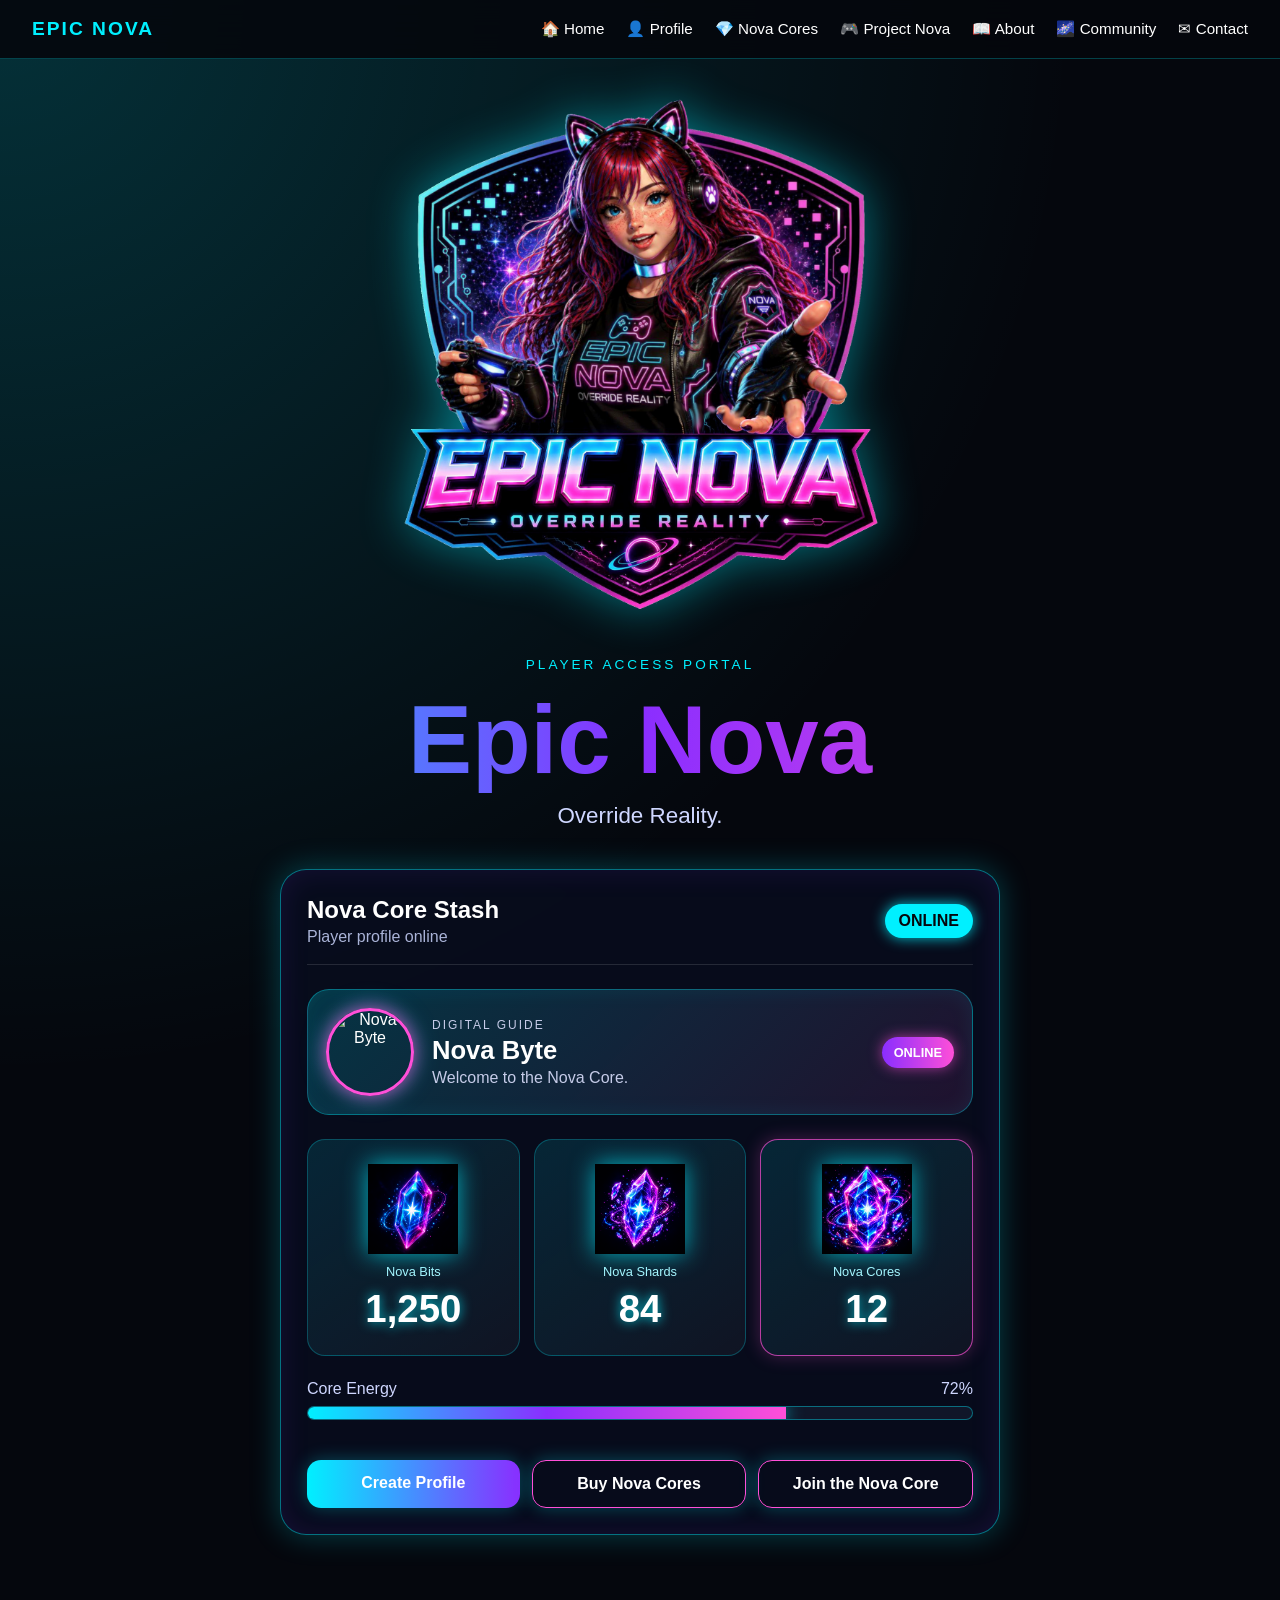
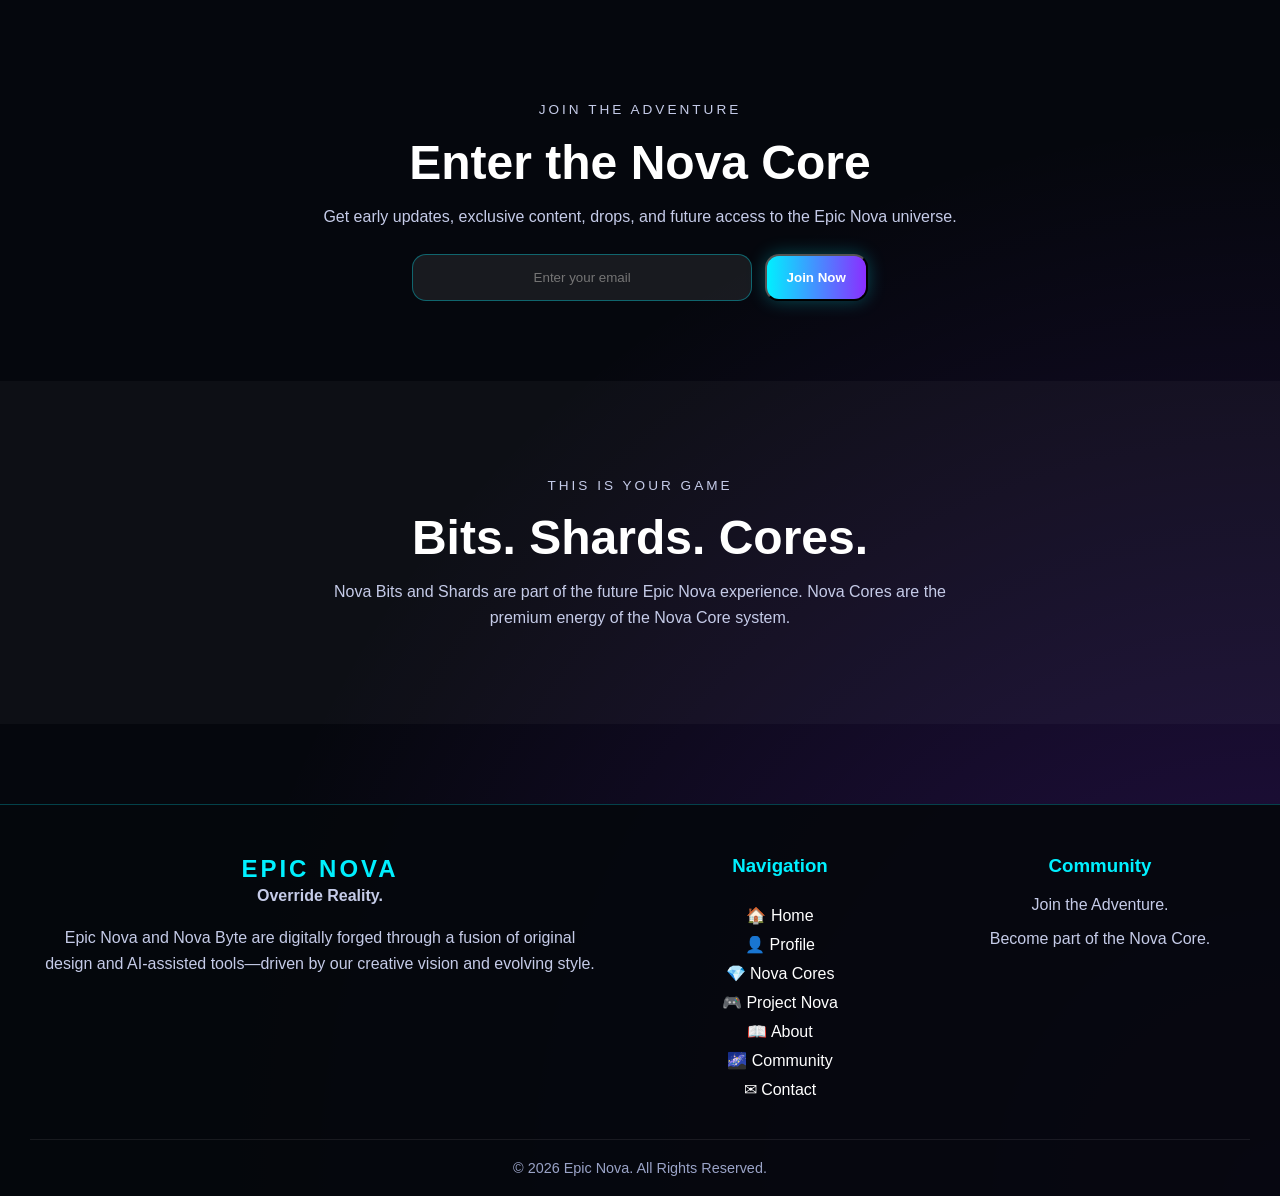
==== index.html @ cad0c752 "Update index.html" ====
<!DOCTYPE html>
<html lang="en">
<head>
  <meta charset="UTF-8" />
  <meta name="viewport" content="width=device-width, initial-scale=1.0" />

  <title>Epic Nova</title>

  <link rel="stylesheet" href="CSS/style.css" />
</head>

<body>

<div id="navbar"></div>

  <header class="hero">
    <img 
      src="images/New_Epic_Nova_Logo.png" 
      alt="Epic Nova Logo" 
      class="logo" 
    />

    <p class="eyebrow">Player Access Portal</p>
    <h1>Epic Nova</h1>
    <p class="tagline">Override Reality.</p>

    <section class="hud-card" id="nova-core">
      <div class="hud-top">
        <div>
          <h2>Nova Core Stash</h2>
          <p>Player profile online</p>
        </div>

        <span class="status">ONLINE</span>
      </div>

      <div class="player-card">

    <div class="avatar-frame">
        <img src="images/Nova-Profile-Pic.png"
             alt="Nova Byte"
             class="avatar-image">
    </div>

    <div class="player-info">

        <p class="player-label">
            DIGITAL GUIDE
        </p>

        <h3>Nova Byte</h3>

        <p>
            Welcome to the Nova Core.
        </p>

    </div>

    <div class="player-badge">
        ONLINE
    </div>

</div>

      <div class="stash-grid">
        <div class="stash-box">
          <img 
            src="images/Nova-Bit.png" 
            alt="Nova Bit" 
            class="currency-icon" 
          />
          <span>Nova Bits</span>
          <strong id="nova-bit-count">Loading...</strong>
        </div>

        <div class="stash-box">
          <img 
            src="images/Nova-Shard.png" 
            alt="Nova Shard" 
            class="currency-icon" 
          />
          <span>Nova Shards</span>
          <strong id="nova-shard-count">Loading...</strong>
        </div>

        <div class="stash-box premium">
          <img 
            src="images/Nova-Core.png" 
            alt="Nova Core" 
            class="currency-icon" 
          />
          <span>Nova Cores</span>
          <strong id="nova-core-count">Loading...</strong>
        </div>
      </div>

      <div class="energy-bar">
        <div class="energy-label">
          <span>Core Energy</span>
          <span>72%</span>
        </div>

        <div class="bar">
          <div class="fill"></div>
        </div>
      </div>

<div class="hud-buttons">
  <a href="profile.html" class="btn">Create Profile</a>  <a href="buy-cores.html" class="btn ghost">
    Buy Nova Cores
  </a>  <a href="#email" class="btn ghost">
    Join the Nova Core
  </a>
</div>
    </section>
  </header>

  <main>

    <section class="section" id="email">
      <p class="eyebrow">Join the Adventure</p>
      <h2>Enter the Nova Core</h2>
      <p>
        Get early updates, exclusive content, drops, and future access to the Epic Nova universe.
      </p>

      <form>
        <input type="email" placeholder="Enter your email" required />
        <button class="btn form-btn" type="submit">Join Now</button>
      </form>
    </section>

    <section class="section alt" id="nova-points">
      <p class="eyebrow">This Is Your Game</p>
      <h2>Bits. Shards. Cores.</h2>
      <p>
        Nova Bits and Shards are part of the future Epic Nova experience.
        Nova Cores are the premium energy of the Nova Core system.
      </p>
    </section>

  </main>

  <!--<footer class="site-footer">
    <p>
      Epic Nova and Nova Byte are digitally forged through original design and AI-assisted tools—driven by our creative vision and evolving style.
    </p>

    <small>© 2026 Epic Nova. All rights reserved.</small>
  </footer>-->

  <div id="footer"></div>

  <script src="JS/script.js"></script>

</body>
</html>
---- CSS/style.css ----
* {
  box-sizing: border-box;
}

html {
  scroll-behavior: smooth;
}

body {
  margin: 0;
  font-family: Arial, sans-serif;
  color: white;
  background:
    radial-gradient(circle at top left, rgba(0, 240, 255, 0.18), transparent 35%),
    radial-gradient(circle at bottom right, rgba(138, 46, 255, 0.25), transparent 35%),
    #05070d;
}

/* NAVIGATION */

.main-nav {
  width: 100%;
  display: flex;
  justify-content: space-between;
  align-items: center;
  padding: 18px 32px;
  background: rgba(5, 7, 13, 0.9);
  border-bottom: 1px solid rgba(0, 240, 255, 0.25);
  backdrop-filter: blur(14px);
  position: sticky;
  top: 0;
  z-index: 1000;
}

.nav-logo {
  font-size: 1.2rem;
  font-weight: bold;
  text-decoration: none;
  color: #00f0ff;
  letter-spacing: 2px;
}

.nav-links {
  display: flex;
  gap: 22px;
  flex-wrap: wrap;
}

.nav-links a {
  color: white;
  text-decoration: none;
  font-size: 0.95rem;
  transition: 0.2s;
}

.nav-links a:hover {
  color: #00f0ff;
  text-shadow: 0 0 12px #00f0ff;
}

/* HERO */

.hero {
  min-height: 100vh;
  padding: 40px 20px 70px;
  text-align: center;
}

.logo {
  width: min(85vw, 520px);
  margin-bottom: 20px;
  filter: drop-shadow(0 0 24px rgba(0, 240, 255, 0.45));
}

.eyebrow {
  color: #00f0ff;
  text-transform: uppercase;
  letter-spacing: 3px;
  font-size: 0.85rem;
}

h1 {
  margin: 0;
  font-size: clamp(3rem, 10vw, 6rem);
  background: linear-gradient(90deg, #00f0ff, #8a2eff, #ff4fd8);
  -webkit-background-clip: text;
  -webkit-text-fill-color: transparent;
}

.tagline {
  margin-top: 8px;
  font-size: 1.4rem;
  color: #cfd7ff;
}

/* HUD CARD */

.hud-card {
  width: min(100%, 720px);
  margin: 40px auto 0;
  padding: 26px;
  border-radius: 26px;
  background: rgba(8, 13, 30, 0.88);
  border: 1px solid rgba(0, 240, 255, 0.45);
  box-shadow:
    0 0 30px rgba(0, 240, 255, 0.25),
    inset 0 0 30px rgba(138, 46, 255, 0.12);
  backdrop-filter: blur(12px);
}

.hud-top {
  display: flex;
  justify-content: space-between;
  align-items: center;
  text-align: left;
  padding-bottom: 18px;
  border-bottom: 1px solid rgba(255, 255, 255, 0.12);
}

.hud-top h2 {
  margin: 0;
}

.hud-top p {
  margin: 4px 0 0;
  color: #aab4d8;
}

.status {
  padding: 8px 14px;
  border-radius: 999px;
  background: #00f0ff;
  color: #05070d;
  font-weight: bold;
  box-shadow: 0 0 14px rgba(0, 240, 255, 0.8);
}

/* PLAYER CARD */

.player-card {
  margin: 24px 0;
  padding: 18px;
  display: flex;
  align-items: center;
  gap: 18px;
  border-radius: 22px;
  background: linear-gradient(
    135deg,
    rgba(0, 240, 255, 0.18),
    rgba(255, 79, 216, 0.1)
  );
  border: 1px solid rgba(0, 240, 255, 0.35);
  box-shadow: inset 0 0 22px rgba(0, 240, 255, 0.08);
}

.avatar-ring {
  width: 74px;
  height: 74px;
  border-radius: 50%;
  display: flex;
  align-items: center;
  justify-content: center;
  color: #00f0ff;
  font-weight: bold;
  font-size: 1.2rem;
  border: 3px solid #ff4fd8;
  box-shadow: 0 0 18px rgba(255, 79, 216, 0.7);
}

.player-info {
  flex: 1;
  text-align: left;
}

.player-label {
  margin: 0;
  color: #00f0ff;
  font-size: 0.75rem;
  text-transform: uppercase;
  letter-spacing: 2px;
}

.player-info h3 {
  margin: 4px 0;
  font-size: 1.6rem;
}

.player-info p {
  margin: 0;
  color: #c5cbe8;
}

.player-badge {
  padding: 8px 12px;
  border-radius: 999px;
  background: linear-gradient(90deg, #8a2eff, #ff4fd8);
  color: white;
  font-weight: bold;
  font-size: 0.8rem;
  box-shadow: 0 0 14px rgba(255, 79, 216, 0.6);
}

/* STASH */

.stash-grid {
  display: grid;
  grid-template-columns: repeat(3, 1fr);
  gap: 14px;
}

.stash-box {
  padding: 24px;
  text-align: center;
  border-radius: 18px;
  background: linear-gradient(
    145deg,
    rgba(0, 240, 255, 0.12),
    rgba(255, 255, 255, 0.04)
  );
  border: 1px solid rgba(0, 240, 255, 0.25);
  transition: 0.25s ease;
}

.stash-box:hover {
  transform: translateY(-4px);
}

.currency-icon {
  width: 64px;
  height: 64px;
  object-fit: contain;
  display: block;
  margin: 0 auto 10px;
  filter: drop-shadow(0 0 12px rgba(0, 240, 255, 0.7));
  transition: 0.25s ease;
}

.stash-box:hover .currency-icon {
  transform: scale(1.12);
}

.stash-box span {
  display: block;
  color: #aaf6ff;
  font-size: 0.8rem;
  margin-bottom: 8px;
}

.stash-box strong {
  display: block;
  font-size: 2.4rem;
  font-weight: 800;
  text-shadow: 0 0 12px rgba(0, 240, 255, 0.8);
}

.premium {
  border-color: rgba(255, 79, 216, 0.7);
  box-shadow: 0 0 18px rgba(255, 79, 216, 0.25);
}

/* ENERGY */

.energy-bar {
  margin: 24px 0;
}

.energy-label {
  display: flex;
  justify-content: space-between;
  margin-bottom: 8px;
  color: #cfd7ff;
}

.bar {
  height: 14px;
  border-radius: 999px;
  overflow: hidden;
  background: #101629;
  border: 1px solid rgba(0, 240, 255, 0.4);
}

.fill {
  width: 72%;
  height: 100%;
  background: linear-gradient(90deg, #00f0ff, #8a2eff, #ff4fd8);
  box-shadow: 0 0 18px rgba(0, 240, 255, 0.8);
}

/* BUTTONS */

.hud-buttons {
  margin-top:40px;
  display: flex;
  gap: 12px;
  flex-wrap: wrap;
}

.hud-buttons .btn {
  flex: 1;
  min-width: 180px;
}

.btn {
  display: inline-block;
  padding: 14px 20px;
  border-radius: 14px;
  text-decoration: none;
  text-align: center;
  color: white;
  font-weight: bold;
  background: linear-gradient(90deg, #00f0ff, #8a2eff);
  box-shadow: 0 0 18px rgba(0, 240, 255, 0.28);
  transition: 0.2s ease;
}

.btn:hover {
  transform: translateY(-2px) scale(1.03);
}

.ghost {
  background: transparent;
  border: 1px solid #ff4fd8;
}

/* CONTENT */

.section {
  padding: 80px 20px;
  text-align: center;
}

.section h2 {
  margin: 0;
  font-size: clamp(2rem, 6vw, 3rem);
}

.section p {
  max-width: 650px;
  margin: 14px auto;
  color: #c5cbe8;
  line-height: 1.6;
}

.alt {
  background: rgba(255, 255, 255, 0.03);
}

/* FORM */

form {
  margin-top: 24px;
}

input {
  width: min(100%, 340px);
  padding: 15px;
  border-radius: 14px;
  border: 1px solid rgba(0, 240, 255, 0.35);
  background: rgba(255, 255, 255, 0.08);
  color: white;
  text-align: center;
}

.form-btn {
  margin-left: 8px;
}

/* PROFILE PAGE */

.profile-page {
  min-height: 100vh;
  padding: 40px 20px;
  display: flex;
  align-items: center;
  justify-content: center;
}

.profile-card {
  max-width: 760px;
}

.empty-profile {
  opacity: 0.95;
}

.profile-form {
  display: grid;
  gap: 16px;
  margin: 24px 0;
}

.profile-form label {
  text-align: left;
  color: #aaf6ff;
  font-size: 0.85rem;
  letter-spacing: 1px;
}

.profile-form input {
  width: 100%;
  margin-top: 8px;
}

/* FOOTER */

.site-footer {
  padding: 40px 20px;
  text-align: center;
  color: #9aa3c7;
}

.site-footer p {
  max-width: 780px;
  margin: 0 auto 16px;
}

/* MOBILE */

@media (max-width: 900px) {
  .main-nav {
    flex-direction: column;
    padding: 20px;
  }

  .nav-links {
    justify-content: center;
    margin-top: 15px;
    gap: 14px;
  }
}

@media (max-width: 700px) {
  .hud-top {
    flex-direction: column;
    text-align: center;
  }

  .player-card {
    flex-direction: column;
    text-align: center;
  }

  .player-info {
    text-align: center;
  }

  .stash-grid {
    grid-template-columns: 1fr;
  }

  .hud-buttons {
    flex-direction: column;
  }

  .form-btn {
    display: block;
    width: min(100%, 340px);
    margin: 12px auto 0;
  }
}

/* ===========================
   FOOTER
=========================== */

.site-footer {

  margin-top: 80px;

  background: rgba(5,7,13,.92);

  border-top: 1px solid rgba(0,240,255,.25);

  padding: 50px 30px 20px;

}

.footer-content{

  max-width:1200px;

  margin:auto;

  display:grid;

  grid-template-columns:2fr 1fr 1fr;

  gap:40px;

}

.footer-brand h2{

  margin:0;

  color:#00f0ff;

  letter-spacing:3px;

}

.footer-tagline{

  color:#ff4fd8;

  font-weight:bold;

}

.footer-brand p{

  color:#c5cbe8;

  line-height:1.6;

}

.footer-links{

  display:flex;

  flex-direction:column;

  gap:10px;

}

.footer-links h3,

.footer-contact h3{

  margin-top:0;

  color:#00f0ff;

}

.footer-links a{

  color:white;

  text-decoration:none;

  transition:.2s;

}

.footer-links a:hover{

  color:#00f0ff;

  transform:translateX(5px);

}

.footer-contact p{

  color:#c5cbe8;

}

.footer-bottom{

  margin-top:40px;

  padding-top:20px;

  border-top:1px solid rgba(255,255,255,.08);

  text-align:center;

  color:#9aa3c7;

  font-size:.9rem;

}

@media(max-width:800px){

.footer-content{

grid-template-columns:1fr;

text-align:center;

}

.footer-links{

align-items:center;

}

}

/* ================= MOBILE PROFILE FIX ================= */

@media (max-width: 700px) {
  .hero {
    padding: 24px 14px 50px;
  }

  .hud-card {
    width: 100%;
    margin: 24px auto 0;
    padding: 18px;
    border-radius: 22px;
  }

  .hud-top {
    gap: 10px;
  }

  .hud-top h2 {
    font-size: 1.8rem;
  }

  .hud-top p {
    font-size: 1rem;
  }

  .status {
    padding: 8px 18px;
    font-size: 0.95rem;
  }

  .player-card {
    padding: 16px;
    gap: 10px;
  }

  .avatar-ring {
    width: 86px;
    height: 86px;
  }

  .player-info h3 {
    font-size: 1.9rem;
  }

  .player-info p {
    font-size: 1rem;
  }

  .player-label {
    font-size: 0.8rem;
  }

  .stash-grid {
    gap: 14px;
  }

  .stash-box {
    padding: 18px;
  }

  .currency-icon {
    width: 72px;
    height: 72px;
  }

  .stash-box strong {
    font-size: 2.8rem;
  }

  .hud-buttons {
    gap: 10px;
  }

  .hud-buttons .btn {
    min-width: 100%;
  }
}

/* ===========================
   NOVA CORE STORE
=========================== */

.store-note{
    margin:30px 0;
    color:#d6ddff;
    line-height:1.6;
}

.core-pack-grid{

    display:grid;

    grid-template-columns:repeat(auto-fit,minmax(220px,1fr));

    gap:24px;

    margin:40px 0 50px;

}

.core-pack{

    display:flex;

    flex-direction:column;

    align-items:center;

    justify-content:flex-start;

    text-align:center;

    text-decoration:none;

    color:white;

    padding:32px 24px 24px;

    border-radius:22px;

    background:
        linear-gradient(
            145deg,
            rgba(0,240,255,.12),
            rgba(255,255,255,.03)
        );

    border:1px solid rgba(0,240,255,.25);

    transition:.25s;

}

.core-pack:hover{

    transform:translateY(-6px) scale(1.02);

    box-shadow:
        0 0 25px rgba(0,240,255,.35);

}

.core-pack h3{

    margin:18px 0 10px;

    color:white;

    font-size:1.4rem;

}

.core-pack strong{

    display:block;

    font-size:2rem;

    color:#00f0ff;

    margin-bottom:8px;

}

.core-pack span{

    font-size:1.25rem;

    color:#ff4fd8;

    font-weight:bold;

}

.featured{

    border:2px solid #ff4fd8;

    box-shadow:
        0 0 25px rgba(255,79,216,.35);

}

.currency-icon{

    width:90px;

    height:90px;

    object-fit:contain;

}

/* ===========================
   STORE RIBBONS
=========================== */

.pack-ribbon {

    display: inline-block;

    margin-top: 12px;
    margin-bottom: 20px;

    padding: 8px 16px;

    border-radius: 999px;

    background: #00f0ff;

    color: #05070d;

    font-size: .8rem;

    font-weight: bold;

    letter-spacing: 1px;

    box-shadow: 0 0 14px rgba(0,240,255,.5);

}

.featured-ribbon{

background:linear-gradient(90deg,#8a2eff,#ff4fd8);

color:white;

}

.founder-ribbon{

background:linear-gradient(90deg,#ff9c2f,#ffd84d);

color:#111;

}

/* ===========================
   PURCHASE BUTTON
=========================== */

.purchase-btn{

margin-top:18px;

padding:12px 22px;

border-radius:14px;

background:linear-gradient(90deg,#00f0ff,#8a2eff);

color:white;

font-weight:bold;

letter-spacing:1px;

transition:.25s;

box-shadow:0 0 14px rgba(0,240,255,.35);

}

.core-pack:hover .purchase-btn{

transform:scale(1.05);

box-shadow:0 0 20px rgba(0,240,255,.6);

}

/* ===========================
   PROJECT NOVA PAGE
=========================== */

.project-page {
  min-height: 100vh;
  padding: 60px 20px;
  display: flex;
  justify-content: center;
  align-items: flex-start;
}

.project-terminal {
  max-width: 900px;
}

.terminal-hero {
  padding: 40px 0 28px;
  text-align: center;
}

.terminal-hero h1 {
  font-size: clamp(2.2rem, 7vw, 4.5rem);
  margin: 10px 0;
}

.terminal-hero p {
  max-width: 720px;
  margin: 14px auto;
  color: #c5cbe8;
  line-height: 1.7;
}

.terminal-grid {
  display: grid;
  grid-template-columns: repeat(3, 1fr);
  gap: 18px;
  margin: 28px 0;
}

.terminal-panel {
  padding: 22px;
  border-radius: 18px;
  text-align: center;
  background: linear-gradient(
    145deg,
    rgba(0, 240, 255, 0.12),
    rgba(255, 255, 255, 0.04)
  );
  border: 1px solid rgba(0, 240, 255, 0.25);
}

.panel-label {
  display: block;
  margin-bottom: 8px;
  color: #00f0ff;
  text-transform: uppercase;
  letter-spacing: 2px;
  font-size: 0.8rem;
}

.terminal-panel strong {
  font-size: 1.3rem;
}

.dev-section {
  margin-top: 46px;
}

.dev-section h2 {
  margin-bottom: 22px;
  color: white;
  text-align: center;
}

.progress-item {
  margin-bottom: 20px;
}

.progress-label {
  display: flex;
  justify-content: space-between;
  margin-bottom: 8px;
  color: #cfd7ff;
}

.progress-60 {
  width: 60%;
}

.progress-35 {
  width: 35%;
}

.progress-25 {
  width: 25%;
}

.progress-10 {
  width: 10%;
}

.log-card {
  margin-bottom: 18px;
  padding: 22px;
  border-radius: 18px;
  background: rgba(255,255,255,0.04);
  border: 1px solid rgba(0,240,255,0.22);
}

.log-date {
  margin: 0 0 8px;
  color: #00f0ff;
  letter-spacing: 2px;
  font-weight: bold;
}

.log-card h3 {
  margin: 0 0 10px;
}

.log-card p {
  color: #c5cbe8;
  line-height: 1.6;
}

.unlock-grid {
  display: grid;
  grid-template-columns: repeat(3, 1fr);
  gap: 18px;
}

.unlock-card {
  padding: 22px;
  border-radius: 18px;
  text-align: center;
  background: rgba(255,255,255,0.04);
  border: 1px solid rgba(255,79,216,0.3);
}

.unlock-card span {
  display: inline-block;
  margin-bottom: 10px;
  padding: 6px 12px;
  border-radius: 999px;
  background: rgba(255,79,216,0.18);
  color: #ff4fd8;
  font-size: 0.75rem;
  font-weight: bold;
  letter-spacing: 1px;
}

.unlock-card h3 {
  margin: 8px 0;
}

.unlock-card p {
  color: #c5cbe8;
  line-height: 1.5;
}

@media (max-width: 800px) {
  .terminal-grid,
  .unlock-grid {
    grid-template-columns: 1fr;
  }

  .project-page {
    padding: 30px 14px;
  }
}

/* ===========================
   ABOUT PAGE
=========================== */

.about-page {
  min-height: 100vh;
  padding: 60px 20px;
  display: flex;
  justify-content: center;
  align-items: flex-start;
}

.about-terminal {
  max-width: 900px;
}

@media (max-width: 800px) {
  .about-page {
    padding: 30px 14px;
  }
}

.avatar-frame {
  width: 88px;
  height: 88px;
  border-radius: 50%;
  overflow: hidden;
  flex-shrink: 0;
  border: 3px solid #ff4fd8;
  box-shadow:
    0 0 18px rgba(255, 79, 216, 0.7),
    0 0 26px rgba(0, 240, 255, 0.35);
}

.avatar-image {
  width: 100%;
  height: 100%;
  object-fit: cover;
  display: block;
}
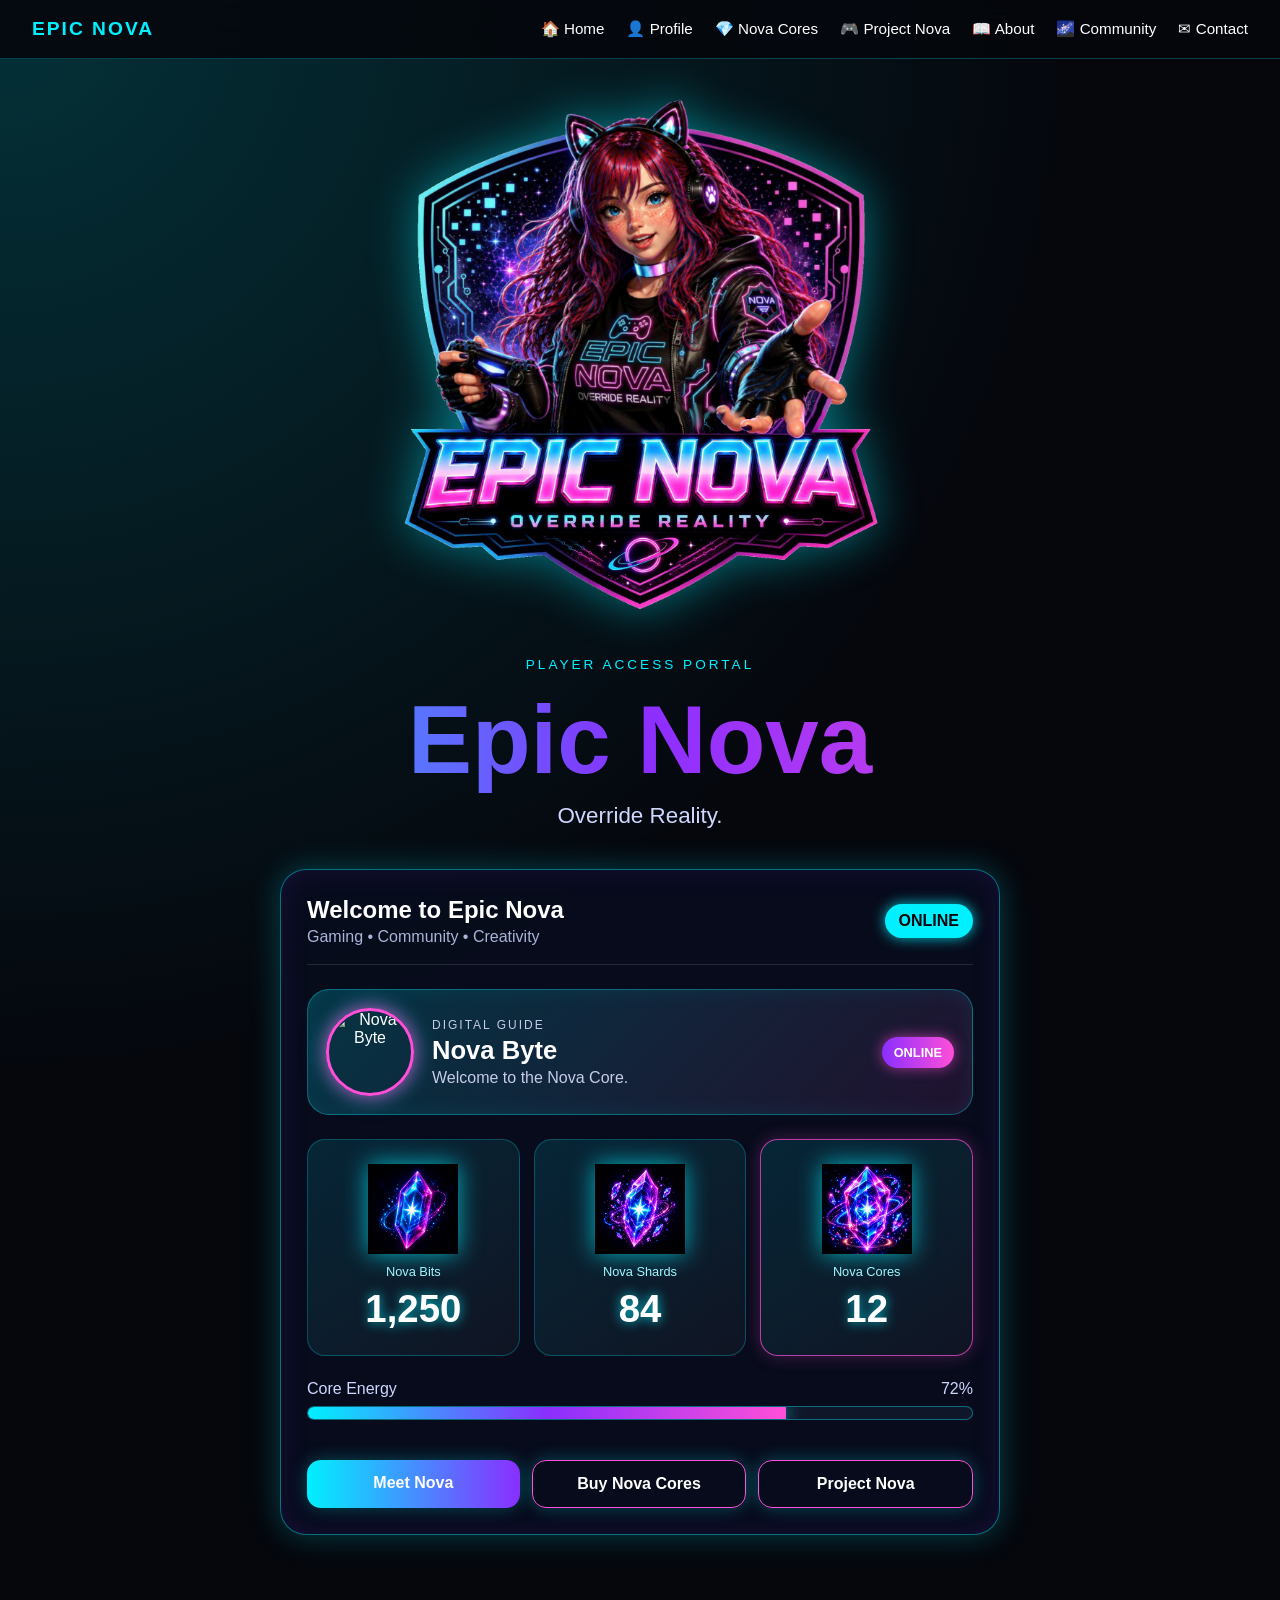
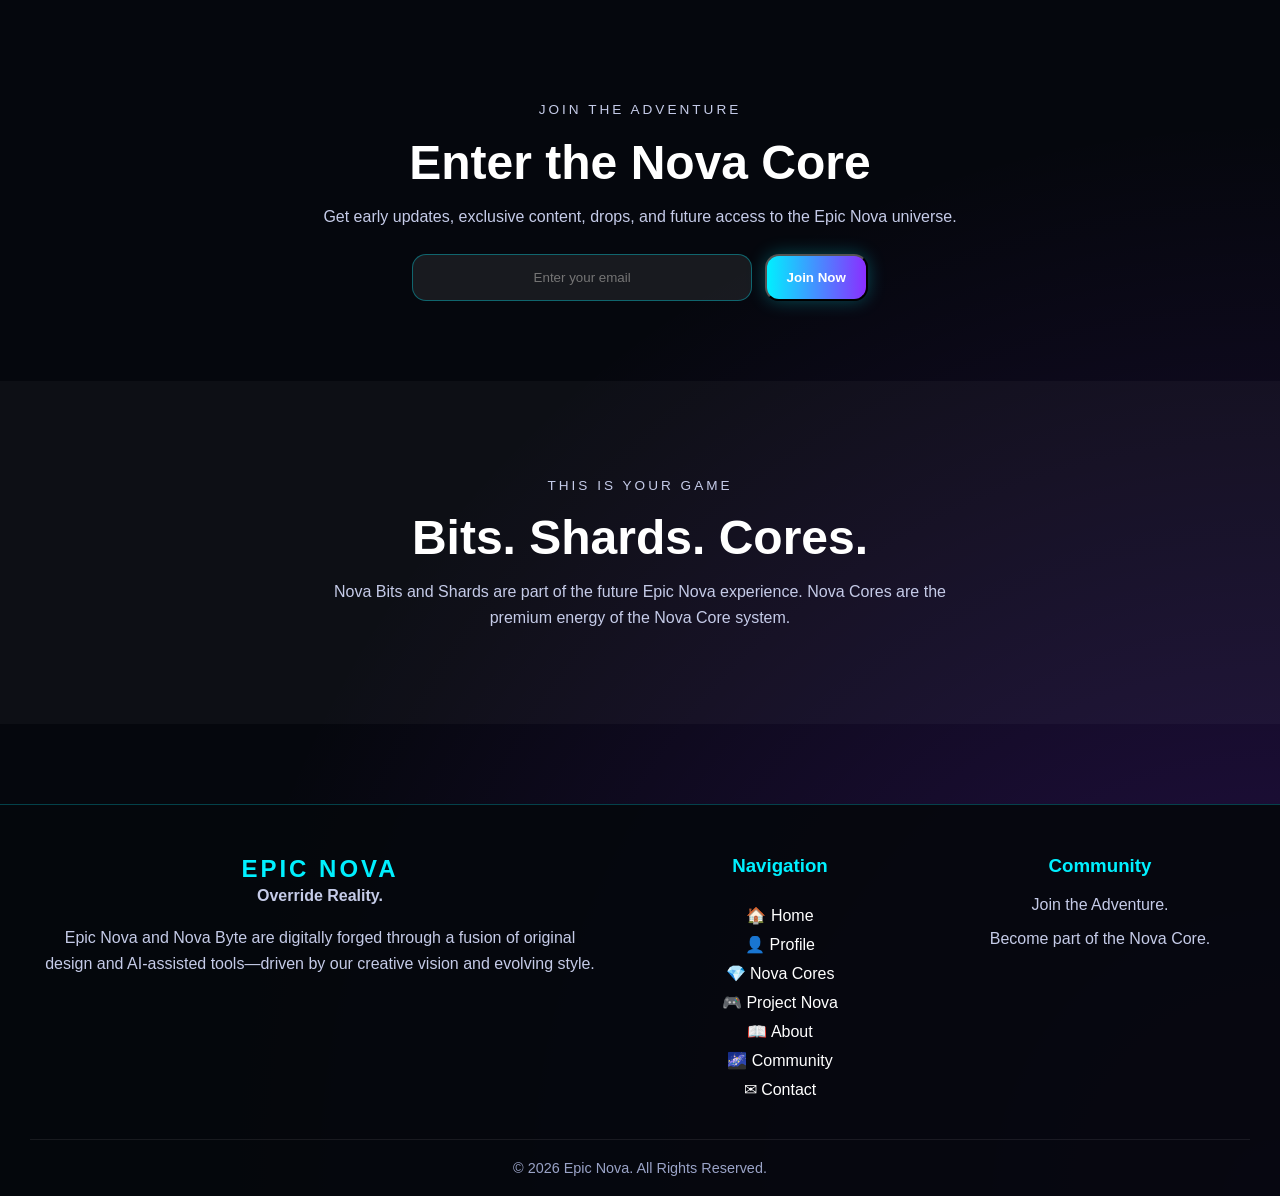
==== commit 0adfb95c: "Update index.html" ====
--- a/index.html
+++ b/index.html
@@ -27,8 +27,11 @@
     <section class="hud-card" id="nova-core">
       <div class="hud-top">
         <div>
-          <h2>Nova Core Stash</h2>
-          <p>Player profile online</p>
+          <h2>Welcome to Epic Nova</h2>
+
+          <p>
+            Gaming • Community • Creativity
+          </p>
         </div>
 
         <span class="status">ONLINE</span>
@@ -105,13 +108,15 @@
         </div>
       </div>
 
-<div class="hud-buttons">
-  <a href="profile.html" class="btn">Create Profile</a>  <a href="buy-cores.html" class="btn ghost">
-    Buy Nova Cores
-  </a>  <a href="#email" class="btn ghost">
-    Join the Nova Core
-  </a>
-</div>
+      <div class="hud-buttons">
+
+        <a href="about.html" class="btn">Meet Nova</a>
+
+        <a href="buy-cores.html" class="btn ghost">Buy Nova Cores</a>
+
+        <a href="project-nova.html" class="btn ghost">Project Nova</a>
+
+      </div>
     </section>
   </header>
 
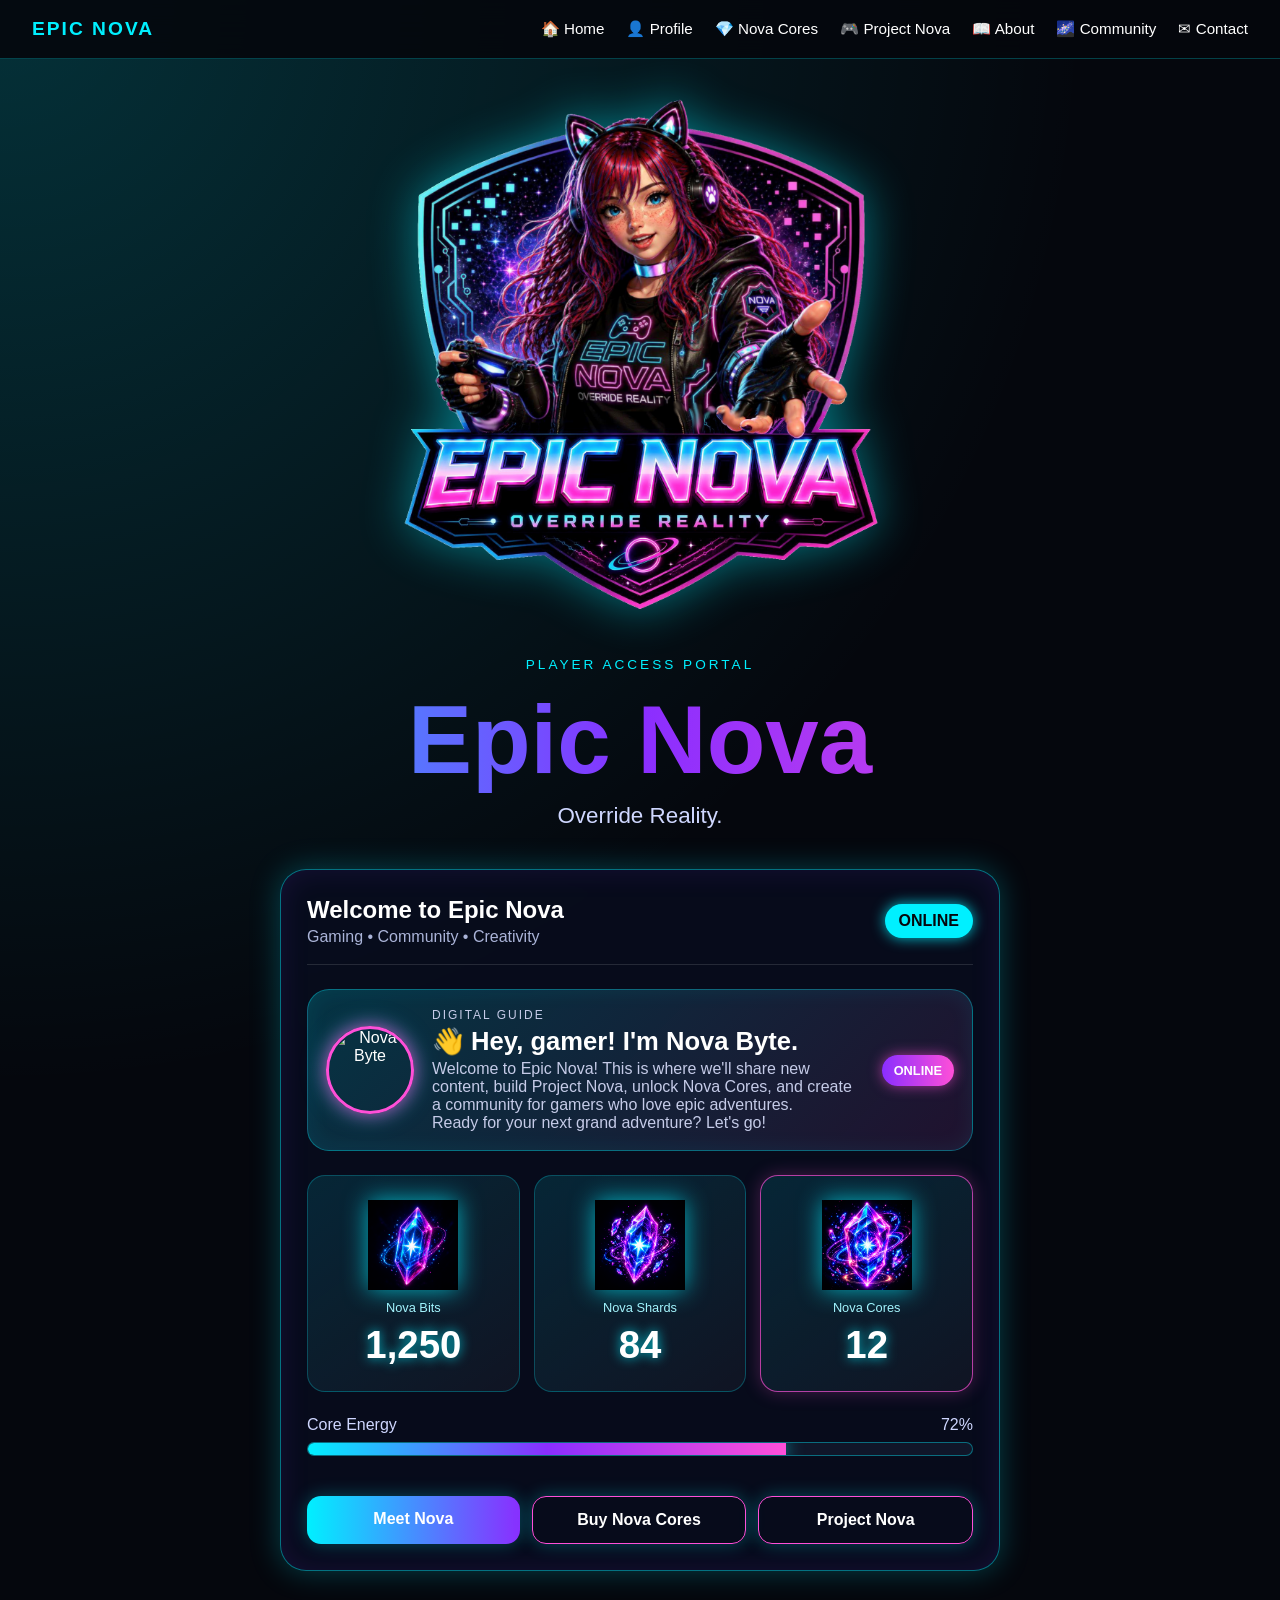
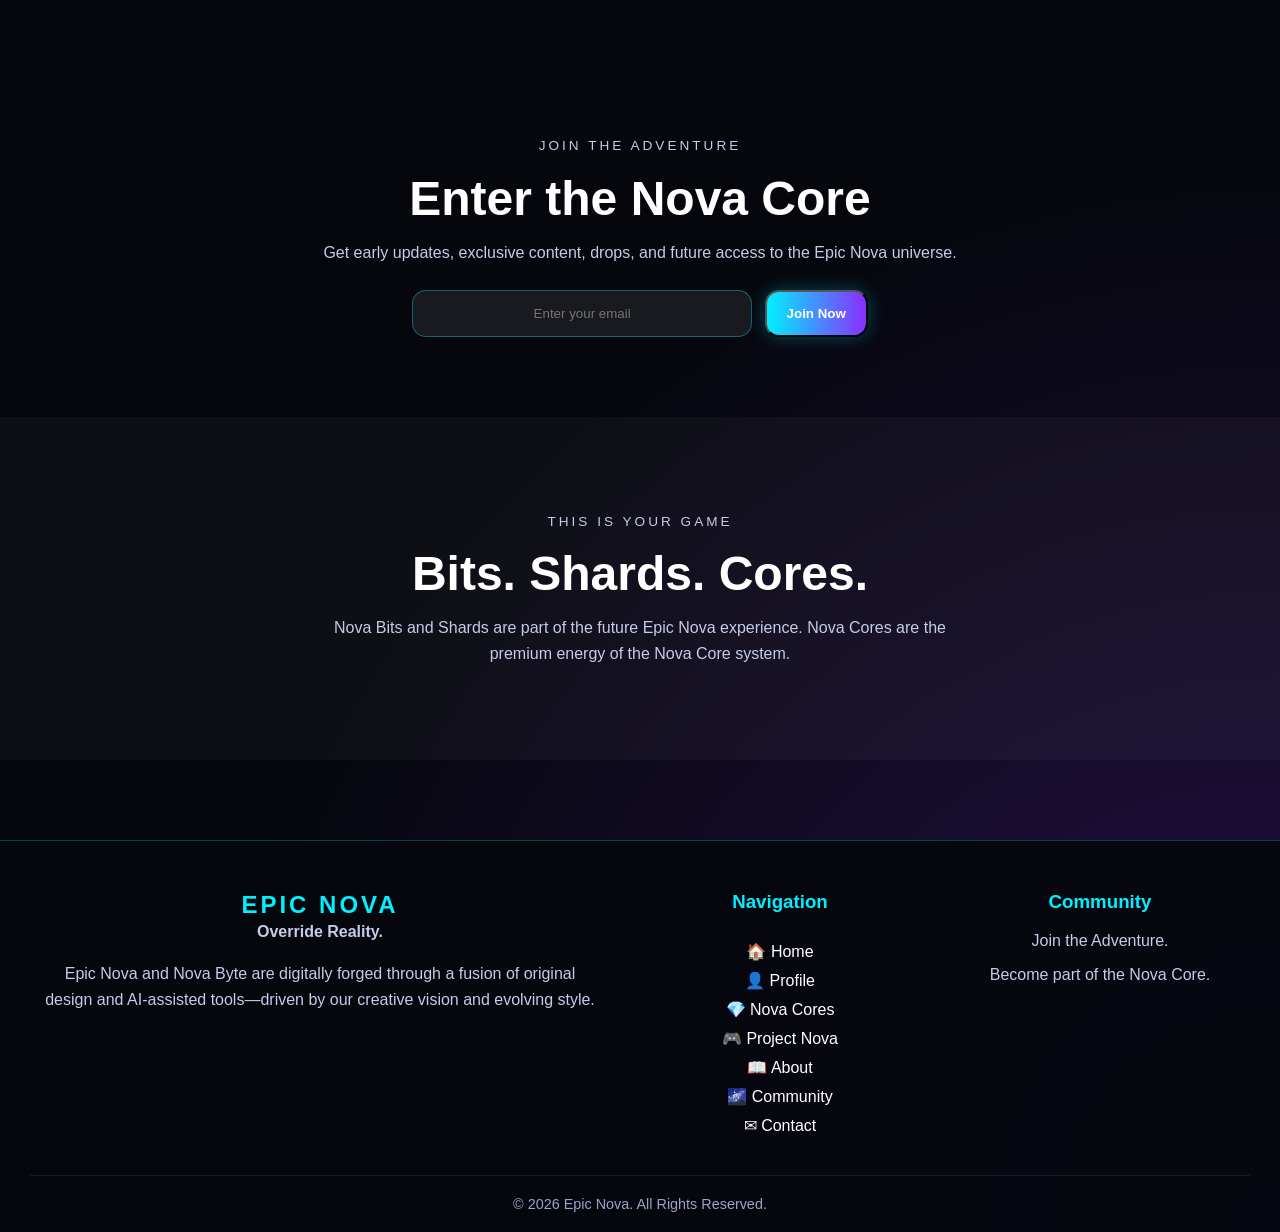
==== commit cef26f91: "Update index.html" ====
--- a/index.html
+++ b/index.html
@@ -4,14 +4,14 @@
   <meta charset="UTF-8" />
   <meta name="viewport" content="width=device-width, initial-scale=1.0" />
 
-  <title>Epic Nova</title>
+  <title>Epic Nova | Override Reality</title>
 
   <link rel="stylesheet" href="CSS/style.css" />
 </head>
 
 <body>
 
-<div id="navbar"></div>
+  <div id="navbar"></div>
 
   <header class="hero">
     <img 
@@ -28,42 +28,39 @@
       <div class="hud-top">
         <div>
           <h2>Welcome to Epic Nova</h2>
-
-          <p>
-            Gaming • Community • Creativity
-          </p>
+          <p>Gaming • Community • Creativity</p>
         </div>
 
         <span class="status">ONLINE</span>
       </div>
 
-      <div class="player-card">
+      <div class="player-card nova-guide-card">
+        <div class="avatar-frame">
+          <img 
+            src="images/Nova-Profile-Pic.png"
+            alt="Nova Byte"
+            class="avatar-image"
+          />
+        </div>
 
-    <div class="avatar-frame">
-        <img src="images/Nova-Profile-Pic.png"
-             alt="Nova Byte"
-             class="avatar-image">
-    </div>
+        <div class="player-info">
+          <p class="player-label">DIGITAL GUIDE</p>
 
-    <div class="player-info">
+          <h3>👋 Hey, gamer! I'm Nova Byte.</h3>
 
-        <p class="player-label">
-            DIGITAL GUIDE
-        </p>
+          <p>
+            Welcome to Epic Nova! This is where we'll share new content,
+            build Project Nova, unlock Nova Cores, and create a community
+            for gamers who love epic adventures.
+          </p>
 
-        <h3>Nova Byte</h3>
+          <p class="nova-ready">
+            Ready for your next grand adventure? Let's go!
+          </p>
+        </div>
 
-        <p>
-            Welcome to the Nova Core.
-        </p>
-
-    </div>
-
-    <div class="player-badge">
-        ONLINE
-    </div>
-
-</div>
+        <div class="player-badge">ONLINE</div>
+      </div>
 
       <div class="stash-grid">
         <div class="stash-box">
@@ -109,13 +106,9 @@
       </div>
 
       <div class="hud-buttons">
-
         <a href="about.html" class="btn">Meet Nova</a>
-
         <a href="buy-cores.html" class="btn ghost">Buy Nova Cores</a>
-
         <a href="project-nova.html" class="btn ghost">Project Nova</a>
-
       </div>
     </section>
   </header>
@@ -146,14 +139,6 @@
 
   </main>
 
-  <!--<footer class="site-footer">
-    <p>
-      Epic Nova and Nova Byte are digitally forged through original design and AI-assisted tools—driven by our creative vision and evolving style.
-    </p>
-
-    <small>© 2026 Epic Nova. All rights reserved.</small>
-  </footer>-->
-
   <div id="footer"></div>
 
   <script src="JS/script.js"></script>
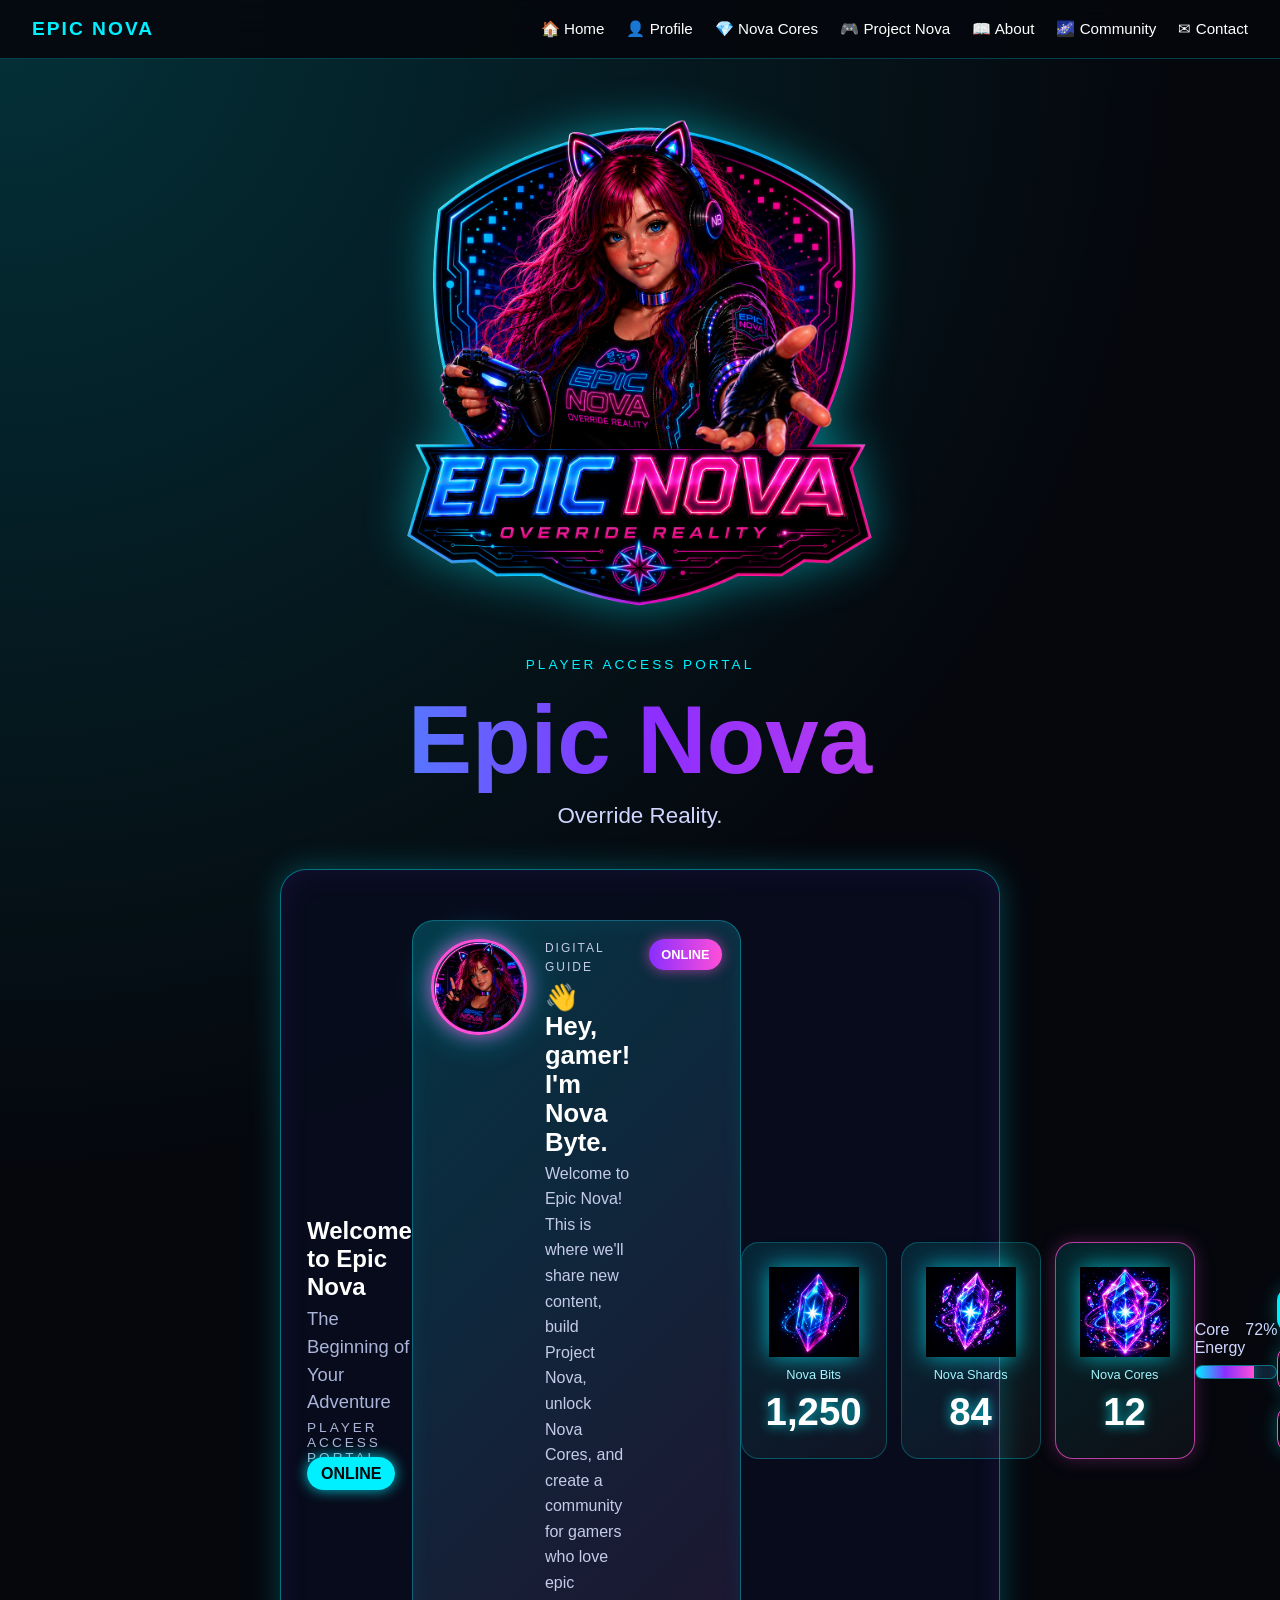
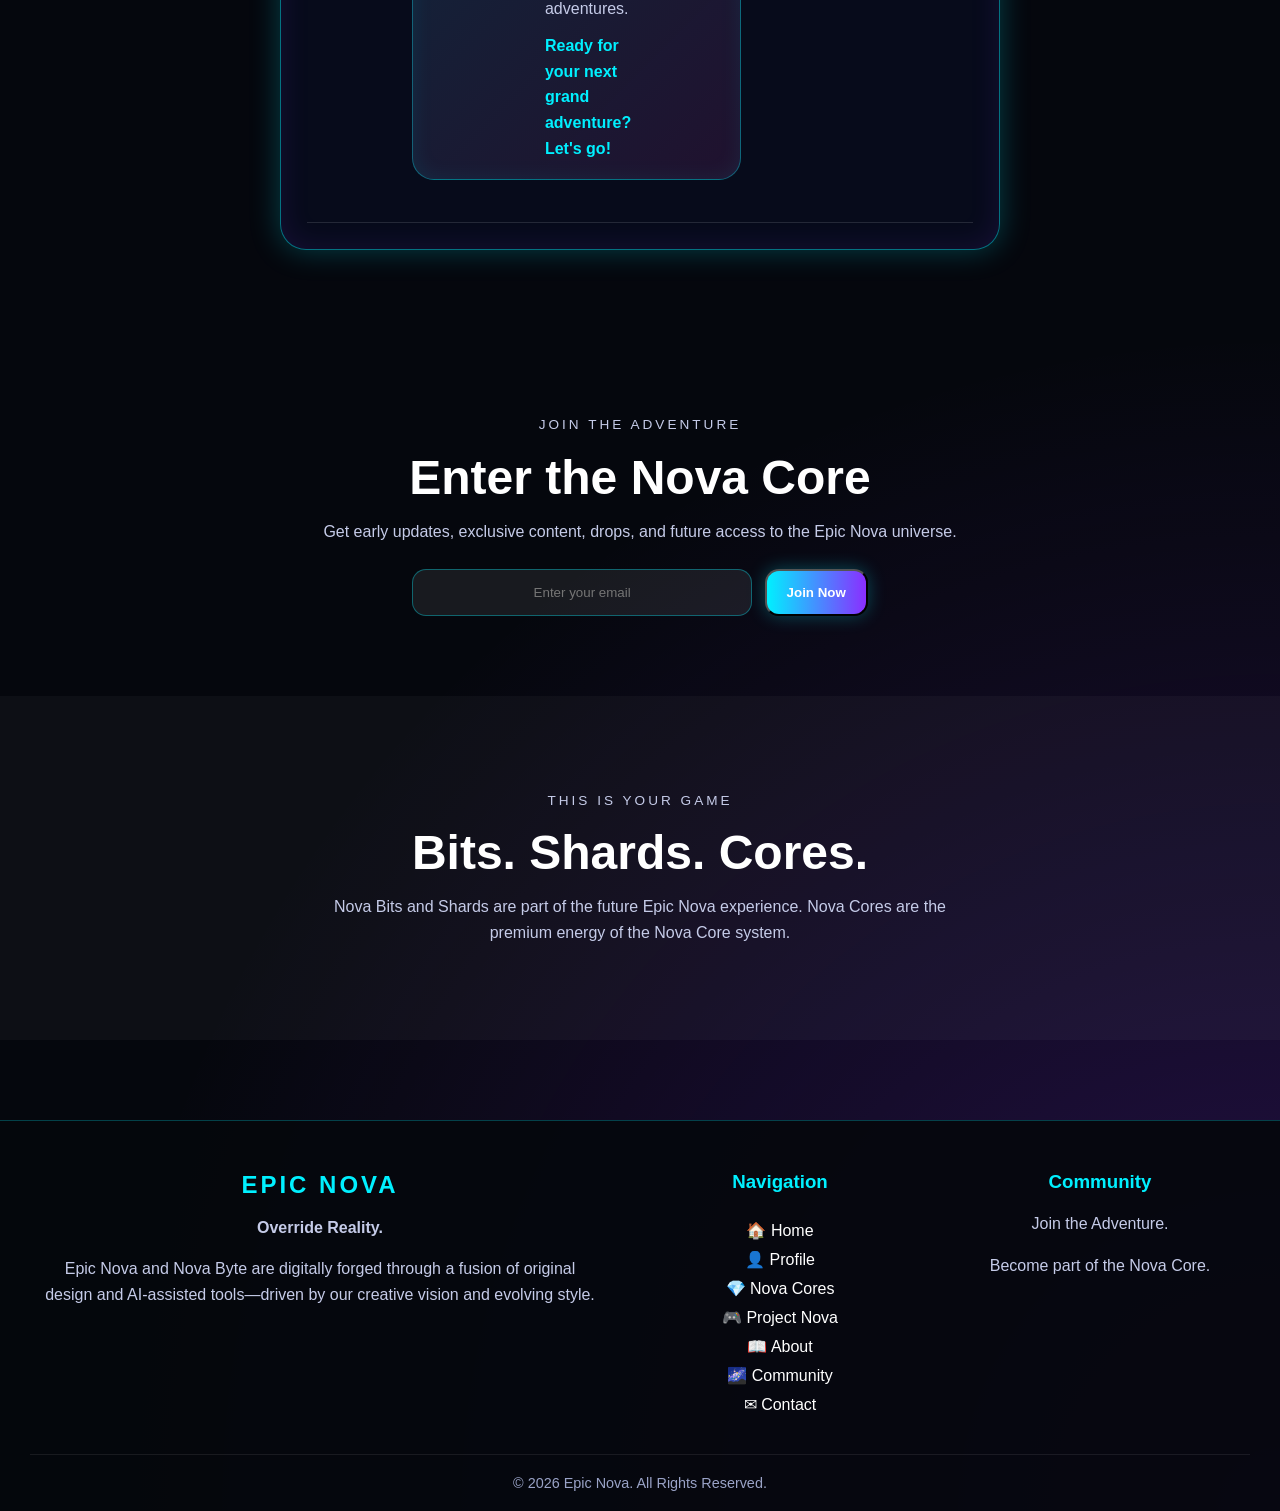
==== commit 21496280: "Update index.html" ====
--- a/index.html
+++ b/index.html
@@ -28,10 +28,16 @@
       <div class="hud-top">
         <div>
           <h2>Welcome to Epic Nova</h2>
-          <p>Gaming • Community • Creativity</p>
-        </div>
 
-        <span class="status">ONLINE</span>
+          <p class="subtitle">
+              The Beginning of Your Adventure
+          </p>
+
+          <p class="eyebrow">
+              Player Access Portal
+          </p>
+
+          <span class="status">ONLINE</span>
       </div>
 
       <div class="player-card nova-guide-card">
--- a/CSS/style.css
+++ b/CSS/style.css
@@ -16,7 +16,9 @@
     #05070d;
 }
 
-/* NAVIGATION */
+/* ===========================
+   NAVIGATION
+=========================== */
 
 .main-nav {
   width: 100%;
@@ -58,7 +60,9 @@
   text-shadow: 0 0 12px #00f0ff;
 }
 
-/* HERO */
+/* ===========================
+   HERO
+=========================== */
 
 .hero {
   min-height: 100vh;
@@ -93,7 +97,9 @@
   color: #cfd7ff;
 }
 
-/* HUD CARD */
+/* ===========================
+   HUD CARD
+=========================== */
 
 .hud-card {
   width: min(100%, 720px);
@@ -135,7 +141,9 @@
   box-shadow: 0 0 14px rgba(0, 240, 255, 0.8);
 }
 
-/* PLAYER CARD */
+/* ===========================
+   PLAYER CARD
+=========================== */
 
 .player-card {
   margin: 24px 0;
@@ -153,18 +161,50 @@
   box-shadow: inset 0 0 22px rgba(0, 240, 255, 0.08);
 }
 
+.avatar-ring,
+.avatar-frame {
+  width: 96px;
+  height: 96px;
+  border-radius: 50%;
+  overflow: hidden;
+  flex-shrink: 0;
+  border: 3px solid #ff4fd8;
+  box-shadow:
+    0 0 18px rgba(255, 79, 216, 0.75),
+    0 0 35px rgba(0, 240, 255, 0.45),
+    inset 0 0 12px rgba(255, 255, 255, 0.08);
+}
+
 .avatar-ring {
-  width: 74px;
-  height: 74px;
-  border-radius: 50%;
   display: flex;
   align-items: center;
   justify-content: center;
   color: #00f0ff;
   font-weight: bold;
   font-size: 1.2rem;
-  border: 3px solid #ff4fd8;
-  box-shadow: 0 0 18px rgba(255, 79, 216, 0.7);
+}
+
+.avatar-image {
+  width: 100%;
+  height: 100%;
+  object-fit: cover;
+  display: block;
+}
+
+/* Nova Guide Card */
+
+.nova-guide-card {
+  align-items: flex-start;
+}
+
+.nova-guide-card .player-info p {
+  line-height: 1.6;
+}
+
+.nova-ready {
+  margin-top: 12px !important;
+  color: #00f0ff !important;
+  font-weight: bold;
 }
 
 .player-info {
@@ -200,7 +240,9 @@
   box-shadow: 0 0 14px rgba(255, 79, 216, 0.6);
 }
 
-/* STASH */
+/* ===========================
+   STASH
+=========================== */
 
 .stash-grid {
   display: grid;
@@ -226,8 +268,8 @@
 }
 
 .currency-icon {
-  width: 64px;
-  height: 64px;
+  width: 90px;
+  height: 90px;
   object-fit: contain;
   display: block;
   margin: 0 auto 10px;
@@ -253,12 +295,15 @@
   text-shadow: 0 0 12px rgba(0, 240, 255, 0.8);
 }
 
-.premium {
+.premium,
+.featured {
   border-color: rgba(255, 79, 216, 0.7);
   box-shadow: 0 0 18px rgba(255, 79, 216, 0.25);
 }
 
-/* ENERGY */
+/* ===========================
+   ENERGY
+=========================== */
 
 .energy-bar {
   margin: 24px 0;
@@ -286,13 +331,16 @@
   box-shadow: 0 0 18px rgba(0, 240, 255, 0.8);
 }
 
-/* BUTTONS */
+/* ===========================
+   BUTTONS
+=========================== */
 
 .hud-buttons {
-  margin-top:40px;
+  margin-top: 40px;
   display: flex;
   gap: 12px;
   flex-wrap: wrap;
+  justify-content: center;
 }
 
 .hud-buttons .btn {
@@ -322,7 +370,9 @@
   border: 1px solid #ff4fd8;
 }
 
-/* CONTENT */
+/* ===========================
+   CONTENT
+=========================== */
 
 .section {
   padding: 80px 20px;
@@ -345,7 +395,9 @@
   background: rgba(255, 255, 255, 0.03);
 }
 
-/* FORM */
+/* ===========================
+   FORM
+=========================== */
 
 form {
   margin-top: 24px;
@@ -365,14 +417,19 @@
   margin-left: 8px;
 }
 
-/* PROFILE PAGE */
-
-.profile-page {
+/* ===========================
+   PROFILE / STORE PAGES
+=========================== */
+
+.profile-page,
+.store-page,
+.project-page,
+.about-page {
   min-height: 100vh;
-  padding: 40px 20px;
-  display: flex;
-  align-items: center;
+  padding: 60px 20px;
+  display: flex;
   justify-content: center;
+  align-items: flex-start;
 }
 
 .profile-card {
@@ -401,484 +458,113 @@
   margin-top: 8px;
 }
 
-/* FOOTER */
-
-.site-footer {
-  padding: 40px 20px;
-  text-align: center;
-  color: #9aa3c7;
-}
-
-.site-footer p {
-  max-width: 780px;
-  margin: 0 auto 16px;
-}
-
-/* MOBILE */
-
-@media (max-width: 900px) {
-  .main-nav {
-    flex-direction: column;
-    padding: 20px;
-  }
-
-  .nav-links {
-    justify-content: center;
-    margin-top: 15px;
-    gap: 14px;
-  }
-}
-
-@media (max-width: 700px) {
-  .hud-top {
-    flex-direction: column;
-    text-align: center;
-  }
-
-  .player-card {
-    flex-direction: column;
-    text-align: center;
-  }
-
-  .player-info {
-    text-align: center;
-  }
-
-  .stash-grid {
-    grid-template-columns: 1fr;
-  }
-
-  .hud-buttons {
-    flex-direction: column;
-  }
-
-  .form-btn {
-    display: block;
-    width: min(100%, 340px);
-    margin: 12px auto 0;
-  }
-}
-
-/* ===========================
-   FOOTER
-=========================== */
-
-.site-footer {
-
-  margin-top: 80px;
-
-  background: rgba(5,7,13,.92);
-
-  border-top: 1px solid rgba(0,240,255,.25);
-
-  padding: 50px 30px 20px;
-
-}
-
-.footer-content{
-
-  max-width:1200px;
-
-  margin:auto;
-
-  display:grid;
-
-  grid-template-columns:2fr 1fr 1fr;
-
-  gap:40px;
-
-}
-
-.footer-brand h2{
-
-  margin:0;
-
-  color:#00f0ff;
-
-  letter-spacing:3px;
-
-}
-
-.footer-tagline{
-
-  color:#ff4fd8;
-
-  font-weight:bold;
-
-}
-
-.footer-brand p{
-
-  color:#c5cbe8;
-
-  line-height:1.6;
-
-}
-
-.footer-links{
-
-  display:flex;
-
-  flex-direction:column;
-
-  gap:10px;
-
-}
-
-.footer-links h3,
-
-.footer-contact h3{
-
-  margin-top:0;
-
-  color:#00f0ff;
-
-}
-
-.footer-links a{
-
-  color:white;
-
-  text-decoration:none;
-
-  transition:.2s;
-
-}
-
-.footer-links a:hover{
-
-  color:#00f0ff;
-
-  transform:translateX(5px);
-
-}
-
-.footer-contact p{
-
-  color:#c5cbe8;
-
-}
-
-.footer-bottom{
-
-  margin-top:40px;
-
-  padding-top:20px;
-
-  border-top:1px solid rgba(255,255,255,.08);
-
-  text-align:center;
-
-  color:#9aa3c7;
-
-  font-size:.9rem;
-
-}
-
-@media(max-width:800px){
-
-.footer-content{
-
-grid-template-columns:1fr;
-
-text-align:center;
-
-}
-
-.footer-links{
-
-align-items:center;
-
-}
-
-}
-
-/* ================= MOBILE PROFILE FIX ================= */
-
-@media (max-width: 700px) {
-  .hero {
-    padding: 24px 14px 50px;
-  }
-
-  .hud-card {
-    width: 100%;
-    margin: 24px auto 0;
-    padding: 18px;
-    border-radius: 22px;
-  }
-
-  .hud-top {
-    gap: 10px;
-  }
-
-  .hud-top h2 {
-    font-size: 1.8rem;
-  }
-
-  .hud-top p {
-    font-size: 1rem;
-  }
-
-  .status {
-    padding: 8px 18px;
-    font-size: 0.95rem;
-  }
-
-  .player-card {
-    padding: 16px;
-    gap: 10px;
-  }
-
-  .avatar-ring {
-    width: 86px;
-    height: 86px;
-  }
-
-  .player-info h3 {
-    font-size: 1.9rem;
-  }
-
-  .player-info p {
-    font-size: 1rem;
-  }
-
-  .player-label {
-    font-size: 0.8rem;
-  }
-
-  .stash-grid {
-    gap: 14px;
-  }
-
-  .stash-box {
-    padding: 18px;
-  }
-
-  .currency-icon {
-    width: 72px;
-    height: 72px;
-  }
-
-  .stash-box strong {
-    font-size: 2.8rem;
-  }
-
-  .hud-buttons {
-    gap: 10px;
-  }
-
-  .hud-buttons .btn {
-    min-width: 100%;
-  }
-}
-
 /* ===========================
    NOVA CORE STORE
 =========================== */
 
-.store-note{
-    margin:30px 0;
-    color:#d6ddff;
-    line-height:1.6;
-}
-
-.core-pack-grid{
-
-    display:grid;
-
-    grid-template-columns:repeat(auto-fit,minmax(220px,1fr));
-
-    gap:24px;
-
-    margin:40px 0 50px;
-
-}
-
-.core-pack{
-
-    display:flex;
-
-    flex-direction:column;
-
-    align-items:center;
-
-    justify-content:flex-start;
-
-    text-align:center;
-
-    text-decoration:none;
-
-    color:white;
-
-    padding:32px 24px 24px;
-
-    border-radius:22px;
-
-    background:
-        linear-gradient(
-            145deg,
-            rgba(0,240,255,.12),
-            rgba(255,255,255,.03)
-        );
-
-    border:1px solid rgba(0,240,255,.25);
-
-    transition:.25s;
-
-}
-
-.core-pack:hover{
-
-    transform:translateY(-6px) scale(1.02);
-
-    box-shadow:
-        0 0 25px rgba(0,240,255,.35);
-
-}
-
-.core-pack h3{
-
-    margin:18px 0 10px;
-
-    color:white;
-
-    font-size:1.4rem;
-
-}
-
-.core-pack strong{
-
-    display:block;
-
-    font-size:2rem;
-
-    color:#00f0ff;
-
-    margin-bottom:8px;
-
-}
-
-.core-pack span{
-
-    font-size:1.25rem;
-
-    color:#ff4fd8;
-
-    font-weight:bold;
-
-}
-
-.featured{
-
-    border:2px solid #ff4fd8;
-
-    box-shadow:
-        0 0 25px rgba(255,79,216,.35);
-
-}
-
-.currency-icon{
-
-    width:90px;
-
-    height:90px;
-
-    object-fit:contain;
-
-}
-
-/* ===========================
-   STORE RIBBONS
-=========================== */
+.store-note {
+  margin: 30px 0;
+  color: #d6ddff;
+  line-height: 1.6;
+}
+
+.core-pack-grid {
+  display: grid;
+  grid-template-columns: repeat(auto-fit, minmax(220px, 1fr));
+  gap: 24px;
+  margin: 40px 0 50px;
+}
+
+.core-pack {
+  display: flex;
+  flex-direction: column;
+  align-items: center;
+  justify-content: flex-start;
+  text-align: center;
+  text-decoration: none;
+  color: white;
+  padding: 32px 24px 24px;
+  border-radius: 22px;
+  background: linear-gradient(
+    145deg,
+    rgba(0, 240, 255, 0.12),
+    rgba(255, 255, 255, 0.03)
+  );
+  border: 1px solid rgba(0, 240, 255, 0.25);
+  transition: 0.25s;
+}
+
+.core-pack:hover {
+  transform: translateY(-6px) scale(1.02);
+  box-shadow: 0 0 25px rgba(0, 240, 255, 0.35);
+}
+
+.core-pack h3 {
+  margin: 18px 0 10px;
+  color: white;
+  font-size: 1.4rem;
+}
+
+.core-pack strong {
+  display: block;
+  font-size: 2rem;
+  color: #00f0ff;
+  margin-bottom: 8px;
+}
+
+.core-pack span {
+  font-size: 1.25rem;
+  color: #ff4fd8;
+  font-weight: bold;
+}
 
 .pack-ribbon {
-
-    display: inline-block;
-
-    margin-top: 12px;
-    margin-bottom: 20px;
-
-    padding: 8px 16px;
-
-    border-radius: 999px;
-
-    background: #00f0ff;
-
-    color: #05070d;
-
-    font-size: .8rem;
-
-    font-weight: bold;
-
-    letter-spacing: 1px;
-
-    box-shadow: 0 0 14px rgba(0,240,255,.5);
-
-}
-
-.featured-ribbon{
-
-background:linear-gradient(90deg,#8a2eff,#ff4fd8);
-
-color:white;
-
-}
-
-.founder-ribbon{
-
-background:linear-gradient(90deg,#ff9c2f,#ffd84d);
-
-color:#111;
-
-}
-
-/* ===========================
-   PURCHASE BUTTON
-=========================== */
-
-.purchase-btn{
-
-margin-top:18px;
-
-padding:12px 22px;
-
-border-radius:14px;
-
-background:linear-gradient(90deg,#00f0ff,#8a2eff);
-
-color:white;
-
-font-weight:bold;
-
-letter-spacing:1px;
-
-transition:.25s;
-
-box-shadow:0 0 14px rgba(0,240,255,.35);
-
-}
-
-.core-pack:hover .purchase-btn{
-
-transform:scale(1.05);
-
-box-shadow:0 0 20px rgba(0,240,255,.6);
-
-}
-
-/* ===========================
-   PROJECT NOVA PAGE
-=========================== */
-
-.project-page {
-  min-height: 100vh;
-  padding: 60px 20px;
-  display: flex;
-  justify-content: center;
-  align-items: flex-start;
-}
-
-.project-terminal {
+  display: inline-block;
+  margin-top: 12px;
+  margin-bottom: 20px;
+  padding: 8px 16px;
+  border-radius: 999px;
+  background: #00f0ff;
+  color: #05070d;
+  font-size: 0.8rem;
+  font-weight: bold;
+  letter-spacing: 1px;
+  box-shadow: 0 0 14px rgba(0, 240, 255, 0.5);
+}
+
+.featured-ribbon {
+  background: linear-gradient(90deg, #8a2eff, #ff4fd8);
+  color: white;
+}
+
+.founder-ribbon {
+  background: linear-gradient(90deg, #ff9c2f, #ffd84d);
+  color: #111;
+}
+
+.purchase-btn {
+  margin-top: 18px;
+  padding: 12px 22px;
+  border-radius: 14px;
+  background: linear-gradient(90deg, #00f0ff, #8a2eff);
+  color: white;
+  font-weight: bold;
+  letter-spacing: 1px;
+  transition: 0.25s;
+  box-shadow: 0 0 14px rgba(0, 240, 255, 0.35);
+}
+
+.core-pack:hover .purchase-btn {
+  transform: scale(1.05);
+  box-shadow: 0 0 20px rgba(0, 240, 255, 0.6);
+}
+
+/* ===========================
+   PROJECT NOVA / ABOUT
+=========================== */
+
+.project-terminal,
+.about-terminal {
   max-width: 900px;
 }
 
@@ -899,16 +585,26 @@
   line-height: 1.7;
 }
 
-.terminal-grid {
+.terminal-grid,
+.unlock-grid {
   display: grid;
   grid-template-columns: repeat(3, 1fr);
   gap: 18px;
+}
+
+.terminal-grid {
   margin: 28px 0;
 }
 
-.terminal-panel {
+.terminal-panel,
+.unlock-card,
+.log-card {
   padding: 22px;
   border-radius: 18px;
+  background: rgba(255, 255, 255, 0.04);
+}
+
+.terminal-panel {
   text-align: center;
   background: linear-gradient(
     145deg,
@@ -952,28 +648,14 @@
   color: #cfd7ff;
 }
 
-.progress-60 {
-  width: 60%;
-}
-
-.progress-35 {
-  width: 35%;
-}
-
-.progress-25 {
-  width: 25%;
-}
-
-.progress-10 {
-  width: 10%;
-}
+.progress-60 { width: 60%; }
+.progress-35 { width: 35%; }
+.progress-25 { width: 25%; }
+.progress-10 { width: 10%; }
 
 .log-card {
   margin-bottom: 18px;
-  padding: 22px;
-  border-radius: 18px;
-  background: rgba(255,255,255,0.04);
-  border: 1px solid rgba(0,240,255,0.22);
+  border: 1px solid rgba(0, 240, 255, 0.22);
 }
 
 .log-date {
@@ -987,23 +669,15 @@
   margin: 0 0 10px;
 }
 
-.log-card p {
+.log-card p,
+.unlock-card p {
   color: #c5cbe8;
   line-height: 1.6;
 }
 
-.unlock-grid {
-  display: grid;
-  grid-template-columns: repeat(3, 1fr);
-  gap: 18px;
-}
-
 .unlock-card {
-  padding: 22px;
-  border-radius: 18px;
-  text-align: center;
-  background: rgba(255,255,255,0.04);
-  border: 1px solid rgba(255,79,216,0.3);
+  text-align: center;
+  border: 1px solid rgba(255, 79, 216, 0.3);
 }
 
 .unlock-card span {
@@ -1011,7 +685,7 @@
   margin-bottom: 10px;
   padding: 6px 12px;
   border-radius: 999px;
-  background: rgba(255,79,216,0.18);
+  background: rgba(255, 79, 216, 0.18);
   color: #ff4fd8;
   font-size: 0.75rem;
   font-weight: bold;
@@ -1022,59 +696,272 @@
   margin: 8px 0;
 }
 
-.unlock-card p {
+/* ===========================
+   FOOTER
+=========================== */
+
+.site-footer {
+  margin-top: 80px;
+  background: rgba(5, 7, 13, 0.92);
+  border-top: 1px solid rgba(0, 240, 255, 0.25);
+  padding: 50px 30px 20px;
+  text-align: center;
+  color: #9aa3c7;
+}
+
+.footer-content {
+  max-width: 1200px;
+  margin: auto;
+  display: grid;
+  grid-template-columns: 2fr 1fr 1fr;
+  gap: 40px;
+}
+
+.footer-brand h2 {
+  margin: 0;
+  color: #00f0ff;
+  letter-spacing: 3px;
+}
+
+.footer-tagline {
+  color: #ff4fd8;
+  font-weight: bold;
+}
+
+.footer-brand p,
+.footer-contact p {
   color: #c5cbe8;
-  line-height: 1.5;
+  line-height: 1.6;
+}
+
+.footer-links {
+  display: flex;
+  flex-direction: column;
+  gap: 10px;
+}
+
+.footer-links h3,
+.footer-contact h3 {
+  margin-top: 0;
+  color: #00f0ff;
+}
+
+.footer-links a {
+  color: white;
+  text-decoration: none;
+  transition: 0.2s;
+}
+
+.footer-links a:hover {
+  color: #00f0ff;
+  transform: translateX(5px);
+}
+
+.footer-bottom {
+  margin-top: 40px;
+  padding-top: 20px;
+  border-top: 1px solid rgba(255, 255, 255, 0.08);
+  text-align: center;
+  color: #9aa3c7;
+  font-size: 0.9rem;
+}
+
+/* ===========================
+   TABLET / SMALL DESKTOP
+=========================== */
+
+@media (max-width: 900px) {
+  .main-nav {
+    flex-direction: column;
+    padding: 20px;
+  }
+
+  .nav-links {
+    justify-content: center;
+    margin-top: 15px;
+    gap: 14px;
+  }
 }
 
 @media (max-width: 800px) {
+  .footer-content,
   .terminal-grid,
   .unlock-grid {
     grid-template-columns: 1fr;
   }
 
-  .project-page {
+  .footer-content {
+    text-align: center;
+  }
+
+  .footer-links {
+    align-items: center;
+  }
+
+  .project-page,
+  .about-page,
+  .store-page,
+  .profile-page {
     padding: 30px 14px;
   }
 }
 
 /* ===========================
-   ABOUT PAGE
-=========================== */
-
-.about-page {
-  min-height: 100vh;
-  padding: 60px 20px;
-  display: flex;
-  justify-content: center;
-  align-items: flex-start;
-}
-
-.about-terminal {
-  max-width: 900px;
-}
-
-@media (max-width: 800px) {
-  .about-page {
-    padding: 30px 14px;
-  }
-}
-
-.avatar-frame {
-  width: 88px;
-  height: 88px;
-  border-radius: 50%;
-  overflow: hidden;
-  flex-shrink: 0;
-  border: 3px solid #ff4fd8;
-  box-shadow:
-    0 0 18px rgba(255, 79, 216, 0.7),
-    0 0 26px rgba(0, 240, 255, 0.35);
-}
-
-.avatar-image {
-  width: 100%;
-  height: 100%;
-  object-fit: cover;
-  display: block;
-}
+   MOBILE
+=========================== */
+
+@media (max-width: 700px) {
+  .hero {
+    padding: 24px 14px 50px;
+  }
+
+  .logo {
+    width: min(90vw, 420px);
+  }
+
+  .hud-card {
+    width: 100%;
+    margin: 24px auto 0;
+    padding: 18px;
+    border-radius: 22px;
+  }
+
+  .hud-top {
+    flex-direction: column;
+    text-align: center;
+    gap: 10px;
+  }
+
+  .hud-top h2 {
+    font-size: 1.8rem;
+  }
+
+  .hud-top p {
+    font-size: 1rem;
+  }
+
+  .status {
+    padding: 8px 18px;
+    font-size: 0.95rem;
+  }
+
+  .player-card {
+    flex-direction: column;
+    text-align: center;
+    padding: 16px;
+    gap: 14px;
+  }
+
+  .player-info {
+    text-align: center;
+  }
+
+  .player-info h3 {
+    font-size: 1.9rem;
+  }
+
+  .player-info p {
+    font-size: 1rem;
+  }
+
+  .player-label {
+    font-size: 0.8rem;
+  }
+
+  .stash-grid {
+    grid-template-columns: 1fr;
+    gap: 14px;
+  }
+
+  .stash-box {
+    padding: 18px;
+  }
+
+  .currency-icon {
+    width: 72px;
+    height: 72px;
+  }
+
+  .stash-box strong {
+    font-size: 2.8rem;
+  }
+
+  .hud-buttons {
+    flex-direction: column;
+    gap: 10px;
+  }
+
+  .hud-buttons .btn {
+    min-width: 100%;
+  }
+
+  .form-btn {
+    display: block;
+    width: min(100%, 340px);
+    margin: 12px auto 0;
+  }
+}
+
+.subtitle {
+  margin: 8px 0 4px;
+  font-size: 1.15rem;
+  color: #cfd7ff;
+  line-height: 1.5;
+}
+
+/* ===========================
+   MOBILE NOVA GUIDE CARD
+=========================== */
+
+@media (max-width: 768px) {
+  .nova-guide-card {
+    display: flex;
+    flex-direction: column;
+    align-items: center;
+    justify-content: center;
+    text-align: center;
+    gap: 20px;
+  }
+
+  .nova-guide-card .avatar-frame {
+    width: 170px;
+    height: 170px;
+    margin: 0 auto;
+    order: 1;
+  }
+
+  .nova-guide-card .player-info {
+    width: 100%;
+    text-align: center;
+    order: 2;
+  }
+
+  .nova-guide-card .player-label {
+    text-align: center;
+  }
+
+  .nova-guide-card h3 {
+    font-size: 2rem;
+    margin-bottom: 14px;
+  }
+
+  .nova-guide-card p {
+    font-size: 1.05rem;
+    line-height: 1.75;
+  }
+
+  .nova-ready {
+    margin-top: 18px !important;
+  }
+
+  .nova-guide-card .player-badge {
+    order: 3;
+    align-self: center;
+    margin-top: 10px;
+  }
+
+  .subtitle {
+    text-align: center;
+    font-size: 1.05rem;
+  }
+}
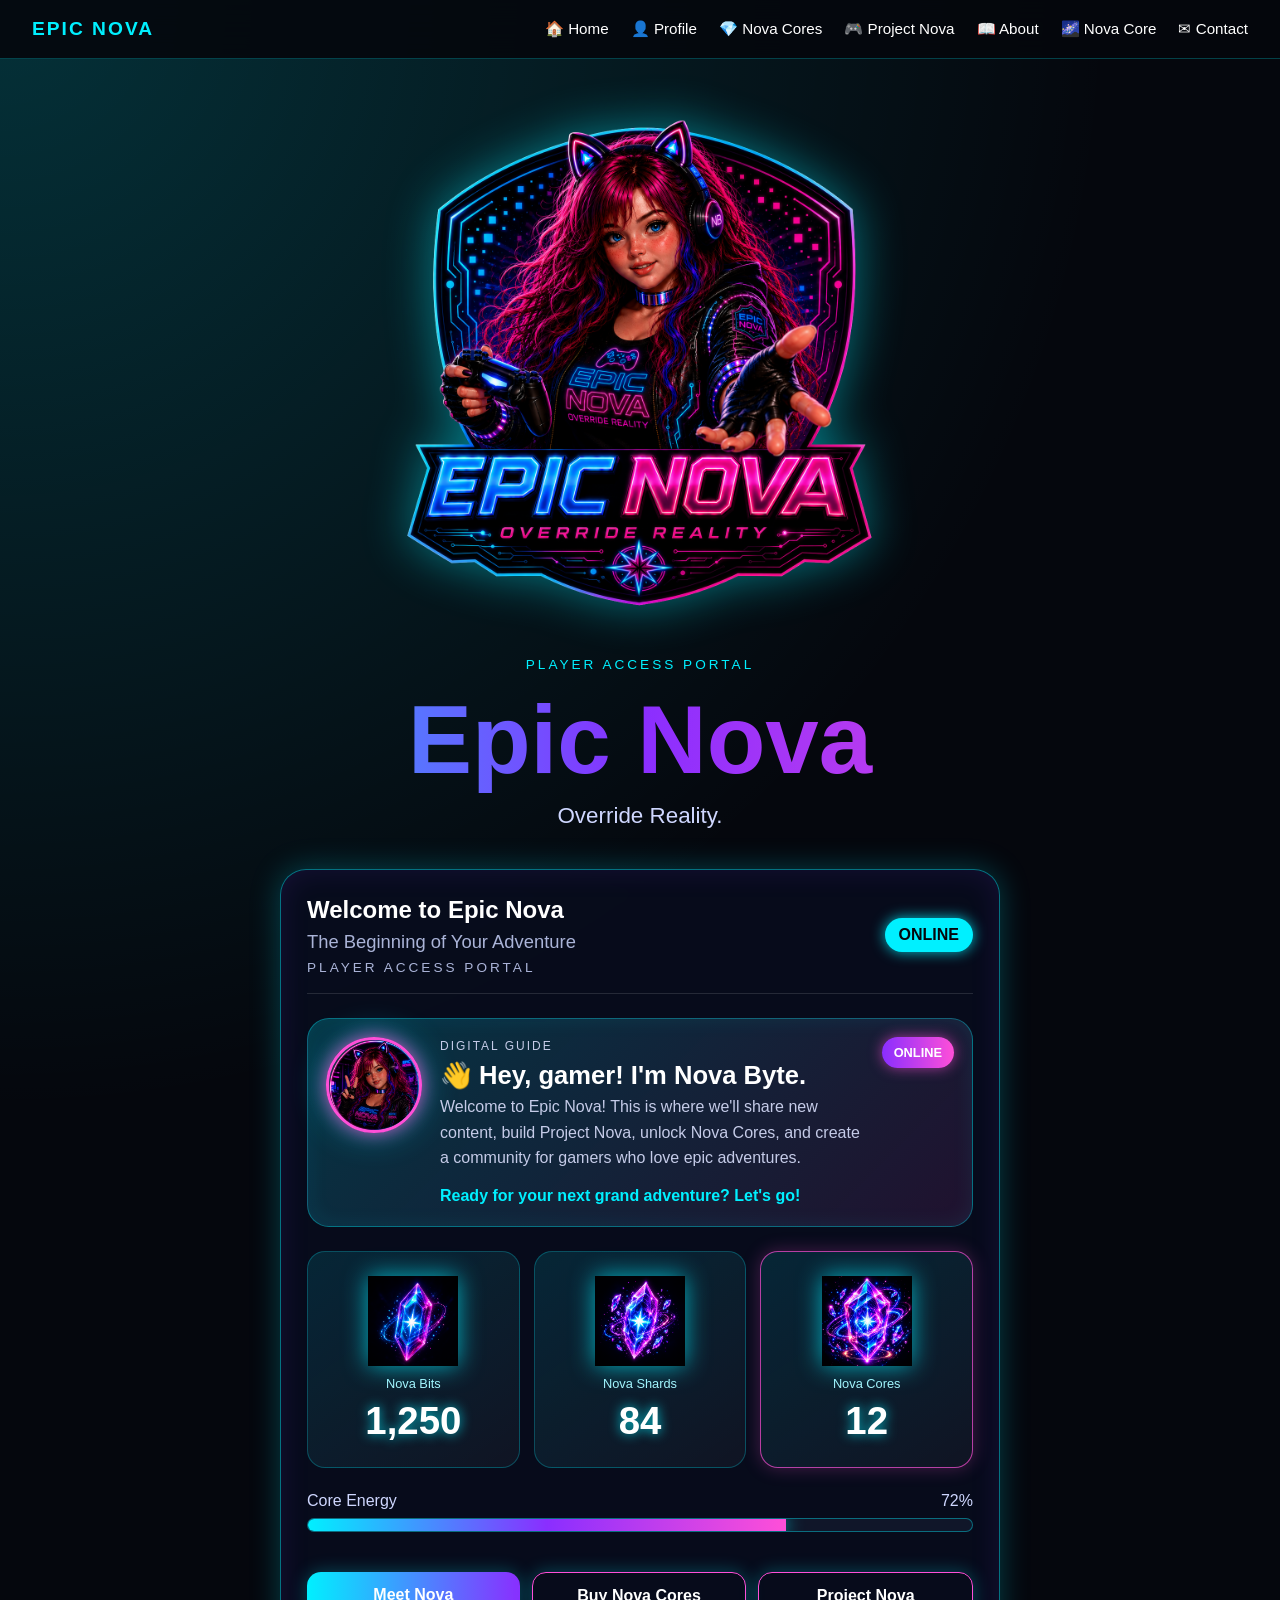
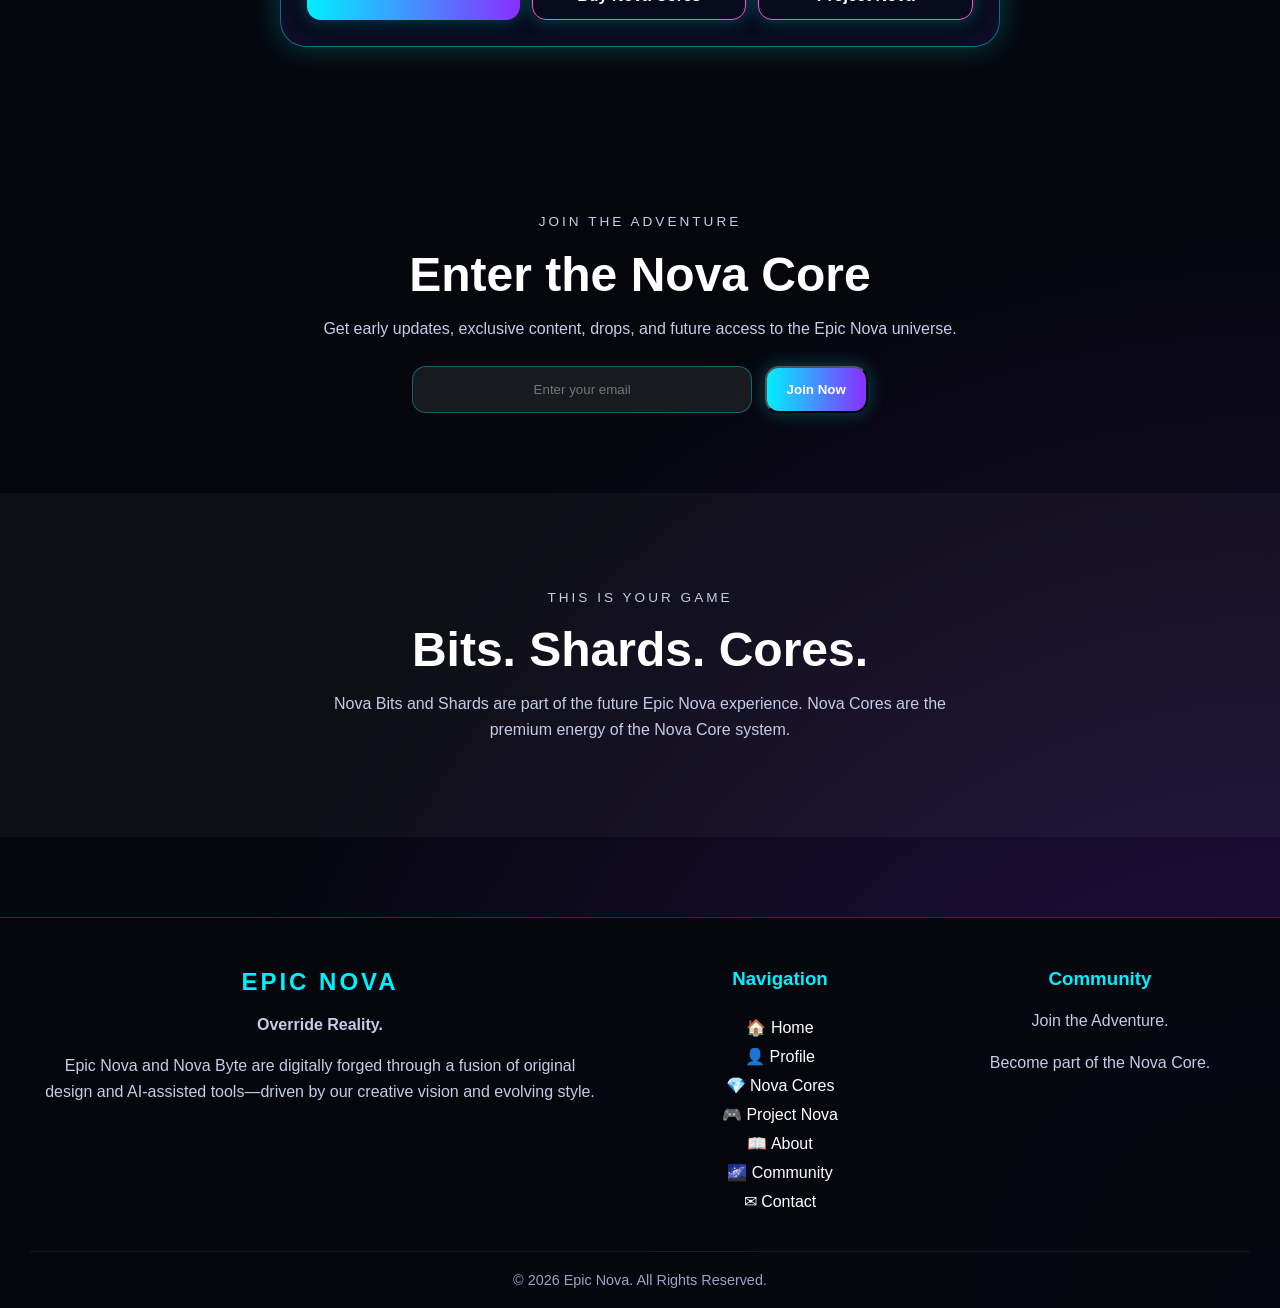
==== commit 2e24e88c: "Update index.html" ====
--- a/index.html
+++ b/index.html
@@ -36,6 +36,7 @@
           <p class="eyebrow">
               Player Access Portal
           </p>
+        </div>
 
           <span class="status">ONLINE</span>
       </div>
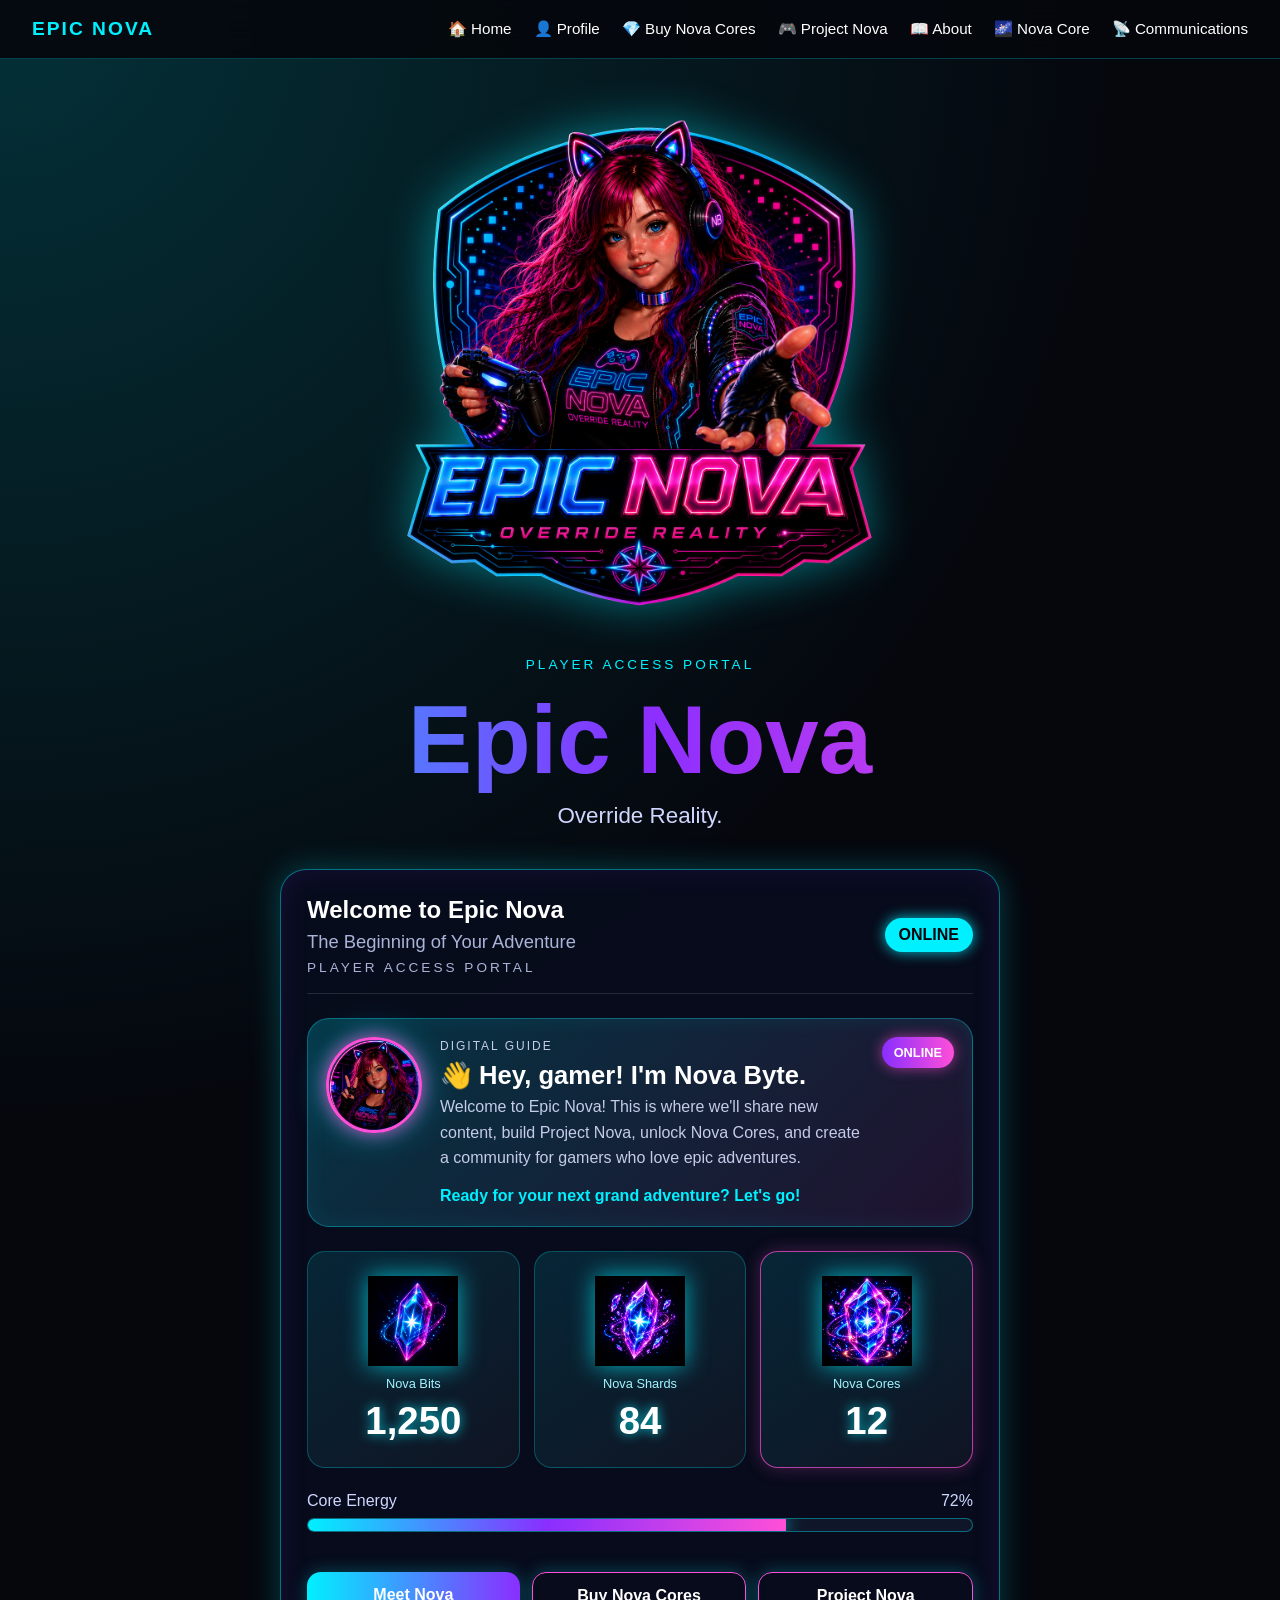
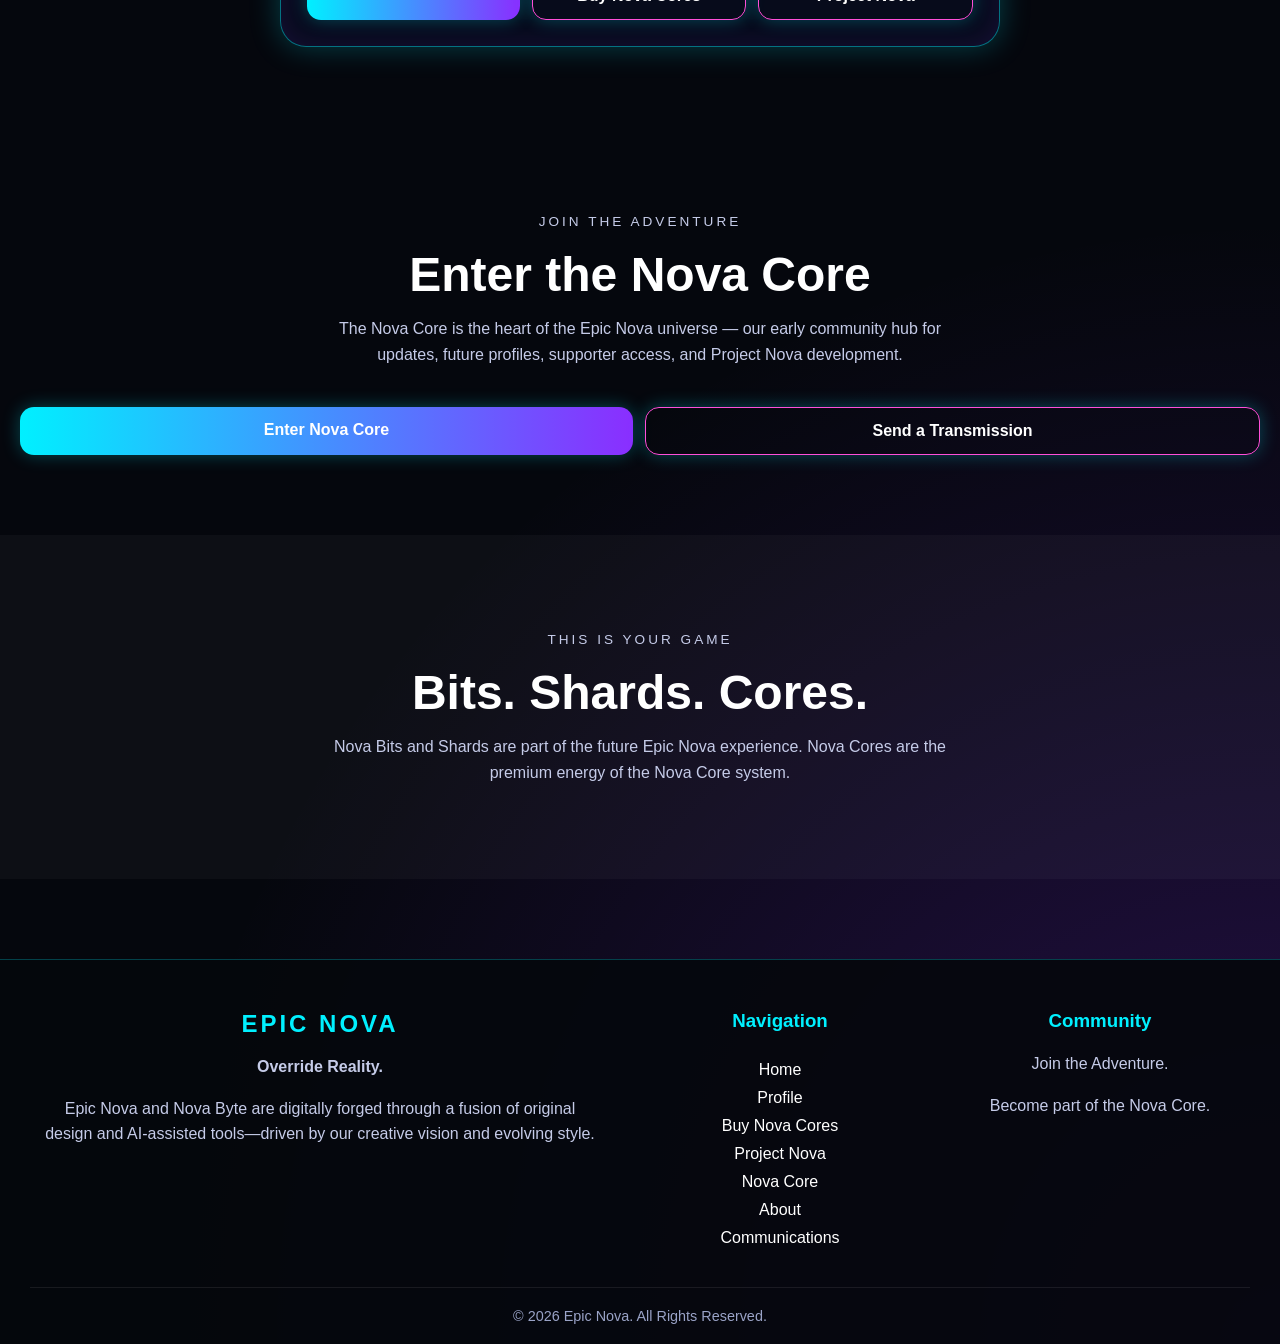
==== commit 897ffbdc: "Update index.html" ====
--- a/index.html
+++ b/index.html
@@ -122,18 +122,21 @@
 
   <main>
 
-    <section class="section" id="email">
-      <p class="eyebrow">Join the Adventure</p>
-      <h2>Enter the Nova Core</h2>
-      <p>
-        Get early updates, exclusive content, drops, and future access to the Epic Nova universe.
-      </p>
+    <section class="section" id="nova-core-hub">
+  <p class="eyebrow">Join the Adventure</p>
 
-      <form>
-        <input type="email" placeholder="Enter your email" required />
-        <button class="btn form-btn" type="submit">Join Now</button>
-      </form>
-    </section>
+  <h2>Enter the Nova Core</h2>
+
+  <p>
+    The Nova Core is the heart of the Epic Nova universe — our early community hub
+    for updates, future profiles, supporter access, and Project Nova development.
+  </p>
+
+  <div class="hud-buttons">
+    <a href="nova-core.html" class="btn">Enter Nova Core</a>
+    <a href="communications.html" class="btn ghost">Send a Transmission</a>
+  </div>
+</section>
 
     <section class="section alt" id="nova-points">
       <p class="eyebrow">This Is Your Game</p>
--- a/CSS/style.css
+++ b/CSS/style.css
@@ -413,6 +413,29 @@
   text-align: center;
 }
 
+textarea {
+  width: 100%;
+  padding: 15px;
+  border-radius: 14px;
+  border: 1px solid rgba(0,240,255,.35);
+  background: rgba(255,255,255,.08);
+  background-color: rgba(255,255,255,.08);
+  color: white;
+  font-family: inherit;
+  font-size: 1rem;
+  resize: vertical;
+  min-height: 150px;
+
+  appearance: none;
+  -webkit-appearance: none;
+
+  outline: none;
+}
+
+textarea::placeholder {
+  color: #9aa3c7;
+}
+
 .form-btn {
   margin-left: 8px;
 }
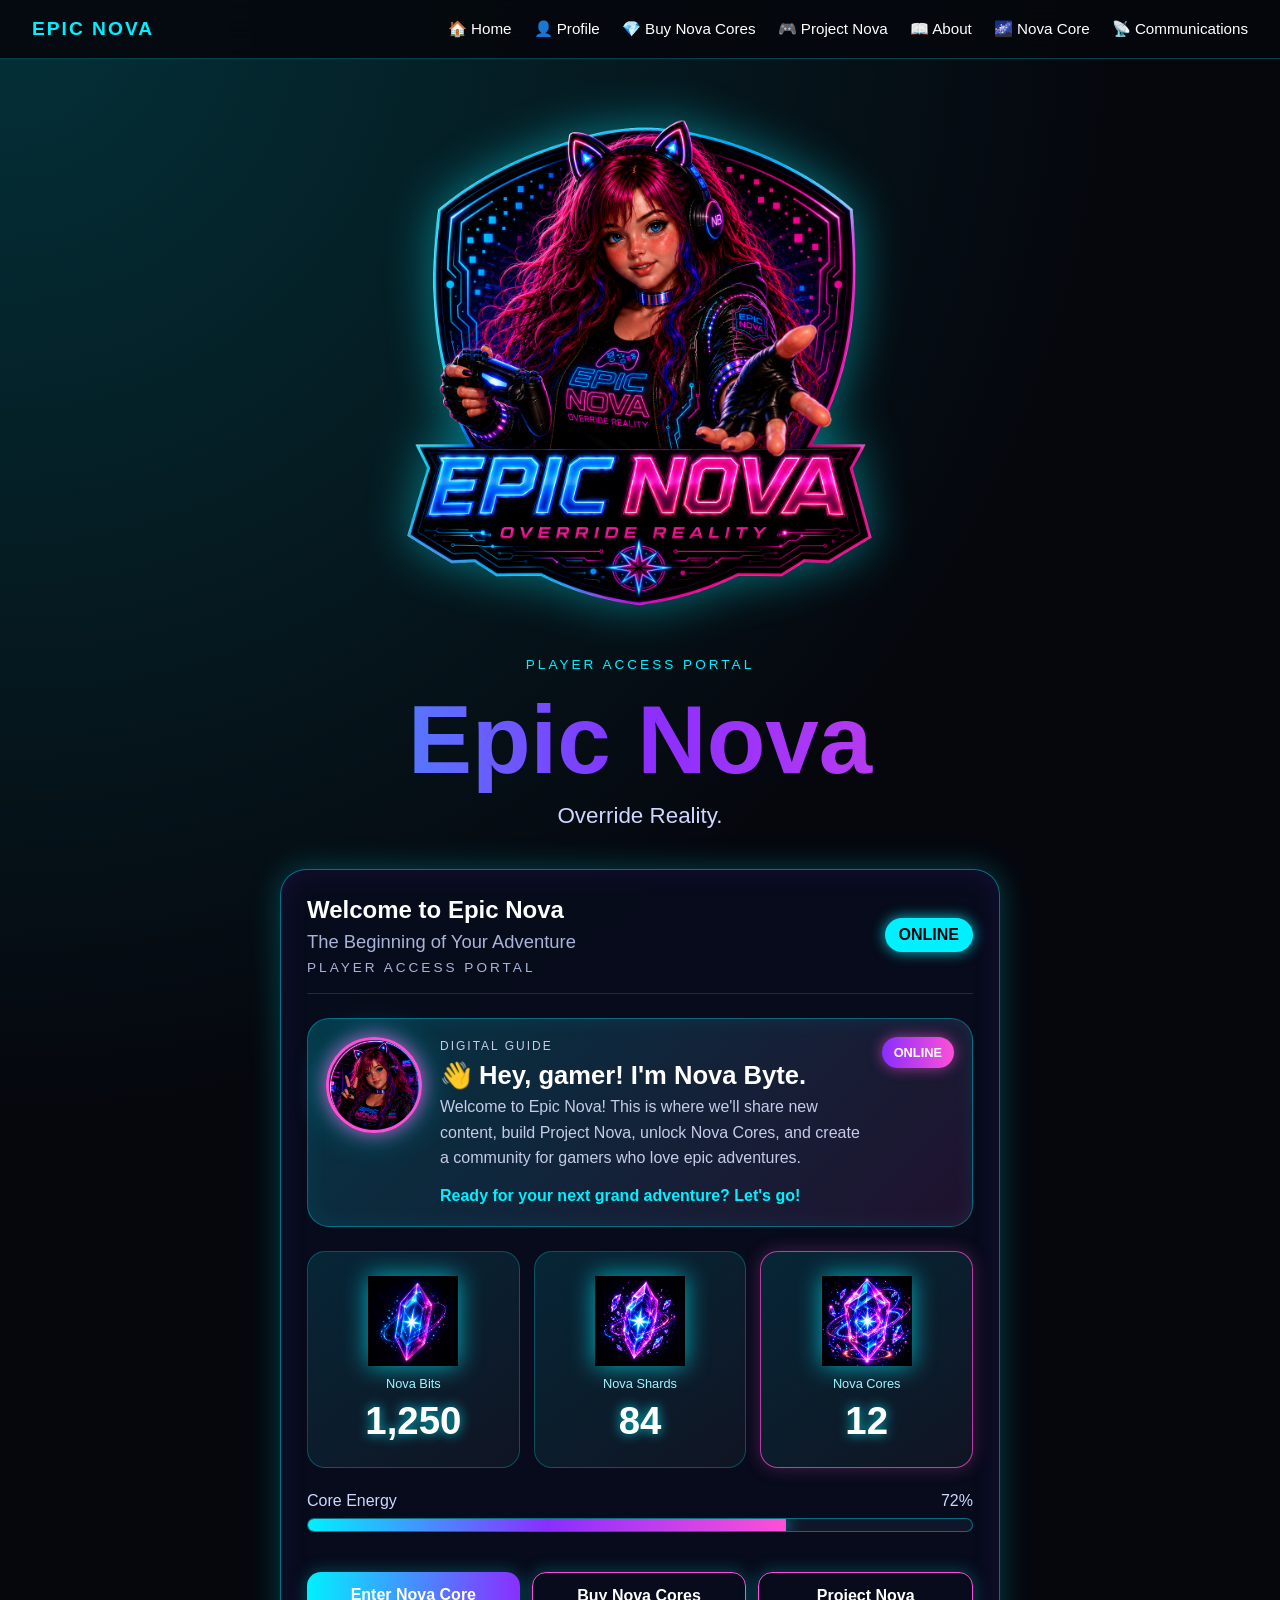
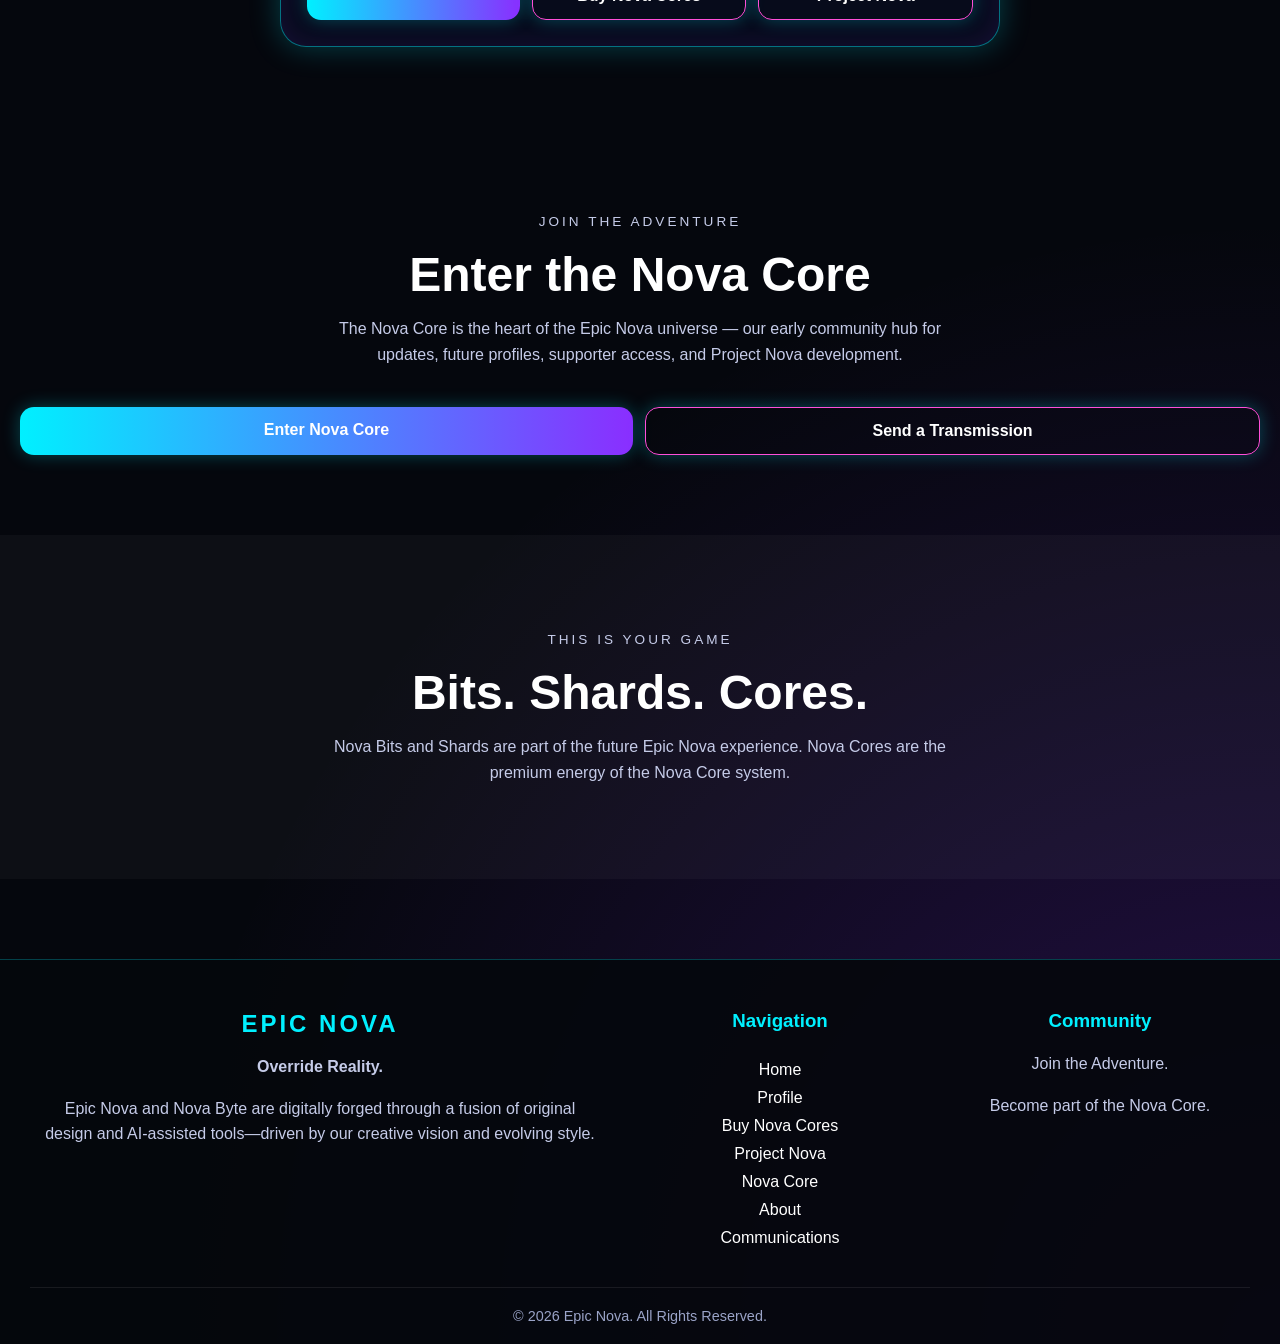
==== commit b778a98e: "Update index.html" ====
--- a/index.html
+++ b/index.html
@@ -113,7 +113,7 @@
       </div>
 
       <div class="hud-buttons">
-        <a href="about.html" class="btn">Meet Nova</a>
+        <a href="nova-core.html" class="btn">Enter Nova Core</a>
         <a href="buy-cores.html" class="btn ghost">Buy Nova Cores</a>
         <a href="project-nova.html" class="btn ghost">Project Nova</a>
       </div>
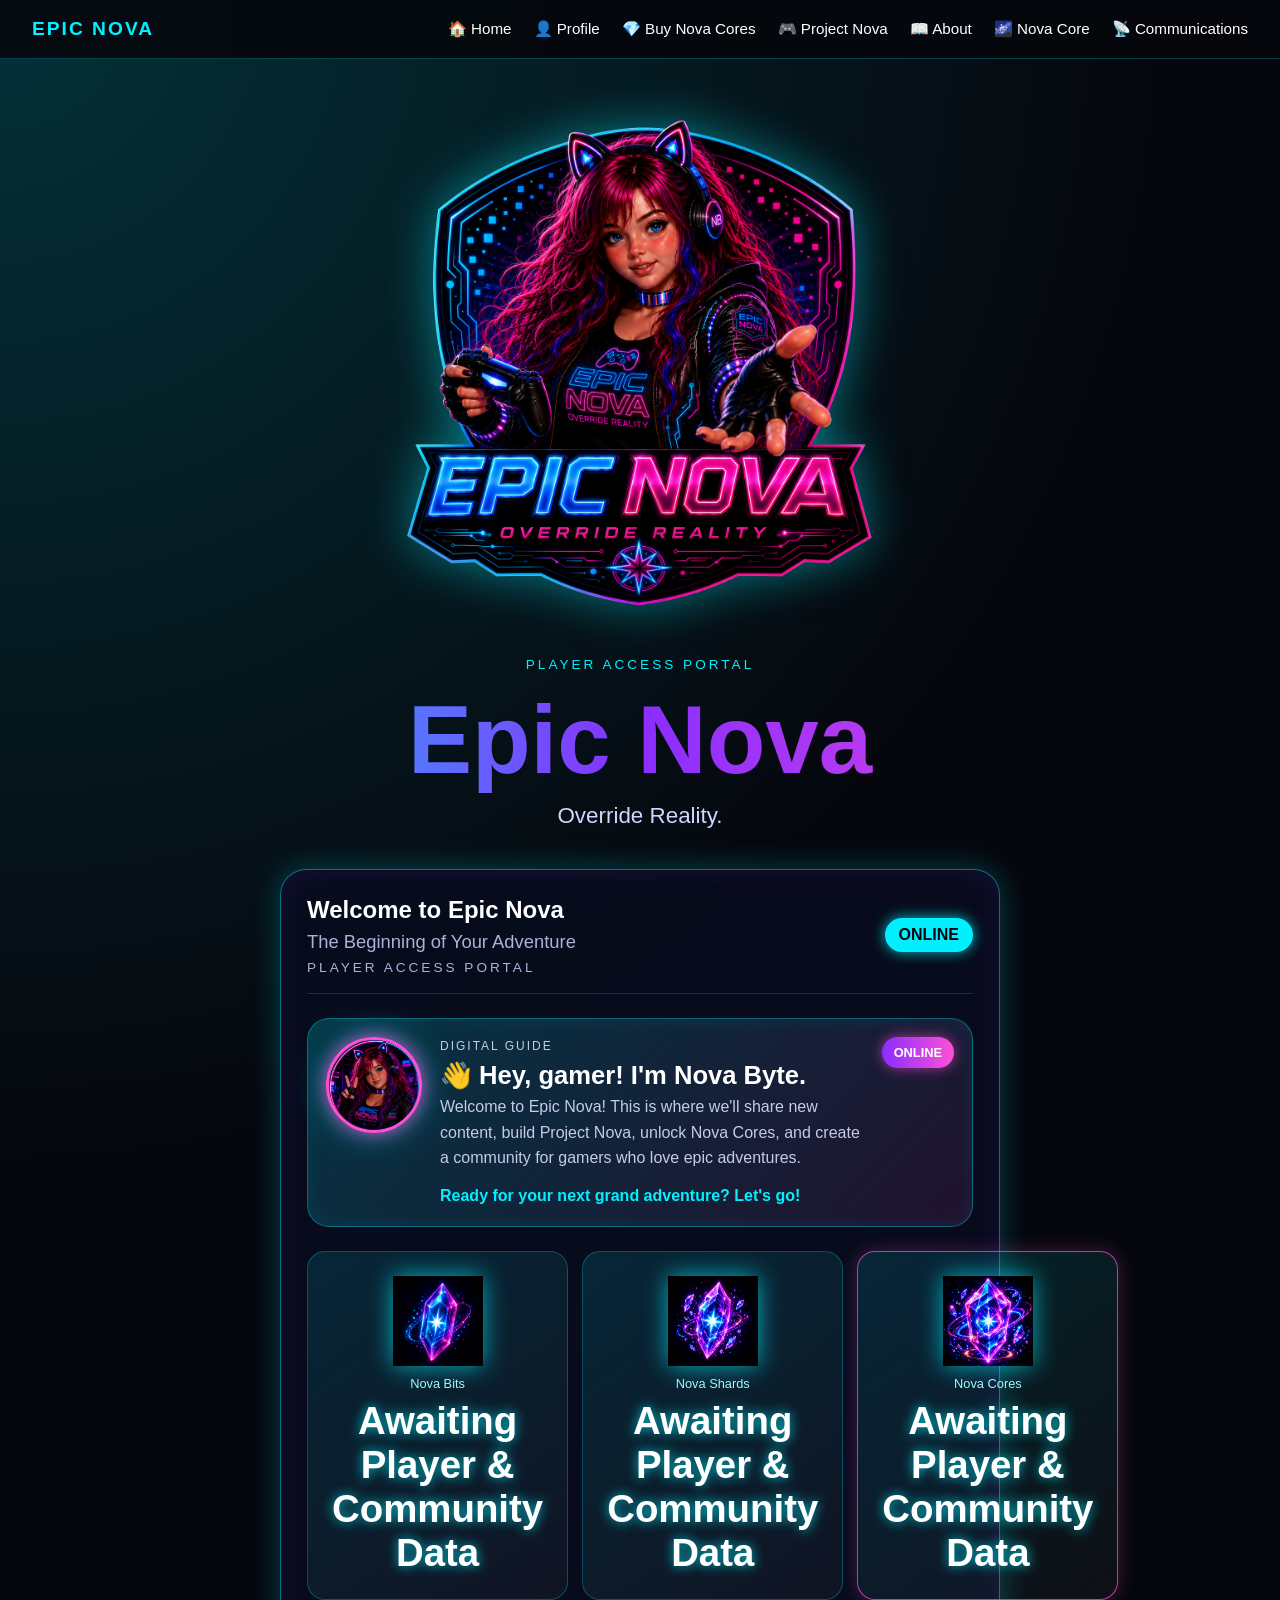
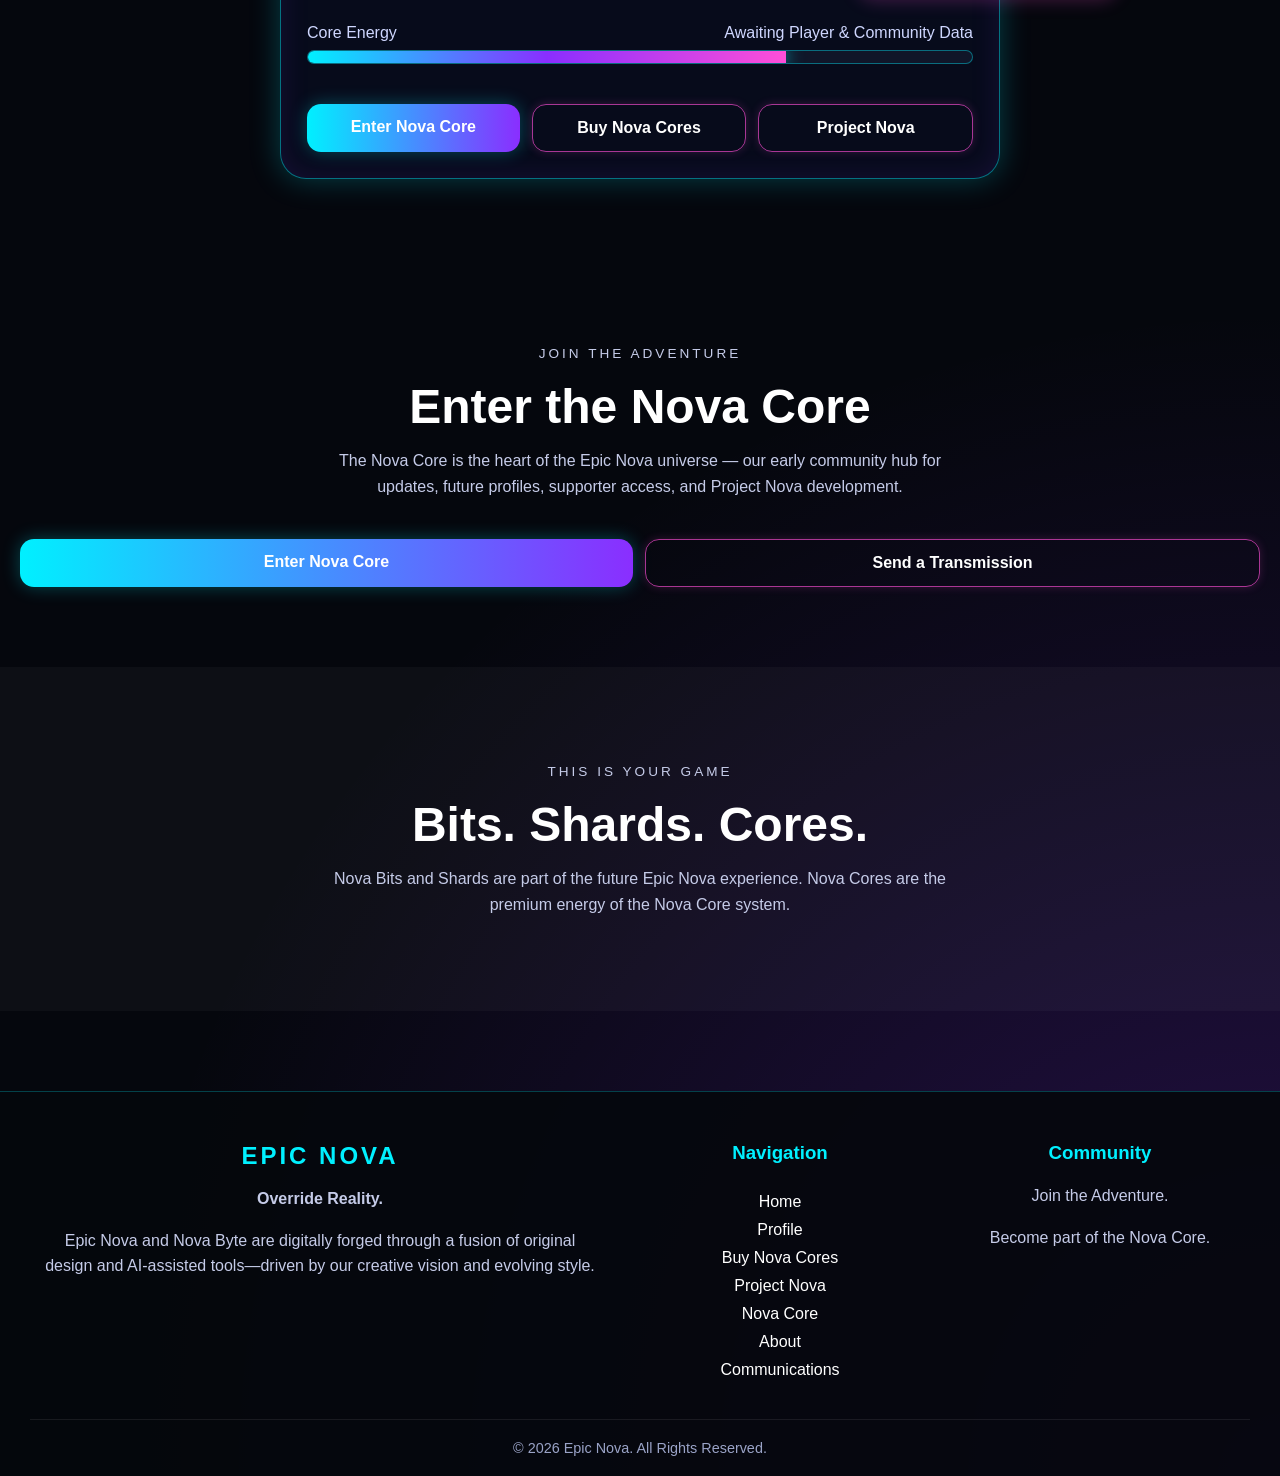
==== commit e2d71603: "Update index.html" ====
--- a/index.html
+++ b/index.html
@@ -77,7 +77,8 @@
             class="currency-icon" 
           />
           <span>Nova Bits</span>
-          <strong id="nova-bit-count">Loading...</strong>
+          <strong>Awaiting Player & Community Data</strong>
+          <!--<strong id="nova-bit-count">Loading...</strong>-->
         </div>
 
         <div class="stash-box">
@@ -87,7 +88,9 @@
             class="currency-icon" 
           />
           <span>Nova Shards</span>
-          <strong id="nova-shard-count">Loading...</strong>
+          <strong>Awaiting Player & Community Data</strong>
+          <!--
+          <strong id="nova-shard-count">Loading...</strong>-->
         </div>
 
         <div class="stash-box premium">
@@ -97,14 +100,16 @@
             class="currency-icon" 
           />
           <span>Nova Cores</span>
-          <strong id="nova-core-count">Loading...</strong>
+          <strong>Awaiting Player & Community Data</strong>
+          <!--
+          <strong id="nova-core-count">Loading...</strong>-->
         </div>
       </div>
 
       <div class="energy-bar">
         <div class="energy-label">
           <span>Core Energy</span>
-          <span>72%</span>
+          <span>Awaiting Player & Community Data</span>
         </div>
 
         <div class="bar">
--- a/CSS/style.css
+++ b/CSS/style.css
@@ -367,7 +367,8 @@
 
 .ghost {
   background: transparent;
-  border: 1px solid #ff4fd8;
+  border: 1px solid rgba(255, 79, 216, 0.65);
+  box-shadow: 0 0 10px rgba(255, 79, 216, 0.18);
 }
 
 /* ===========================
@@ -671,7 +672,10 @@
   color: #cfd7ff;
 }
 
+.progress-100 { width: 100%; }
+.progress-90 { width: 90%; }
 .progress-60 { width: 60%; }
+.progress-50 { width: 50%; }
 .progress-35 { width: 35%; }
 .progress-25 { width: 25%; }
 .progress-10 { width: 10%; }
